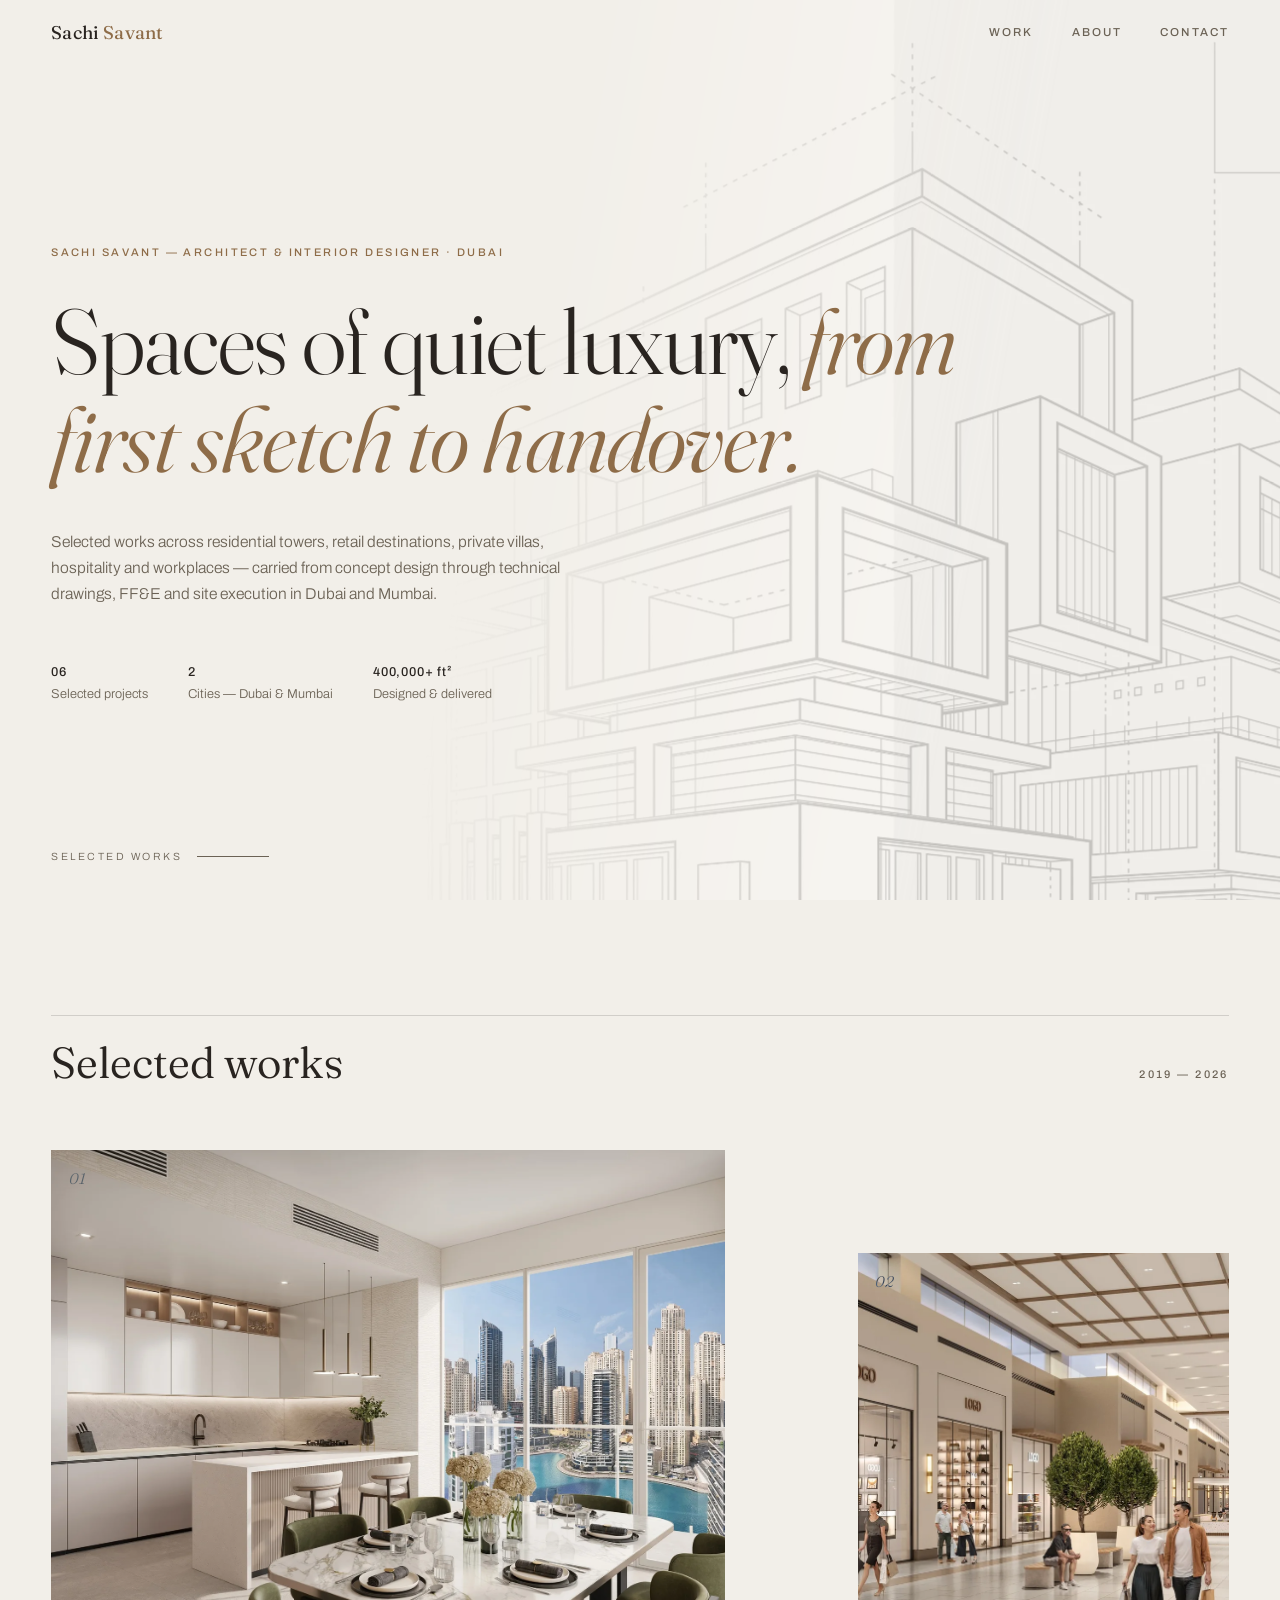
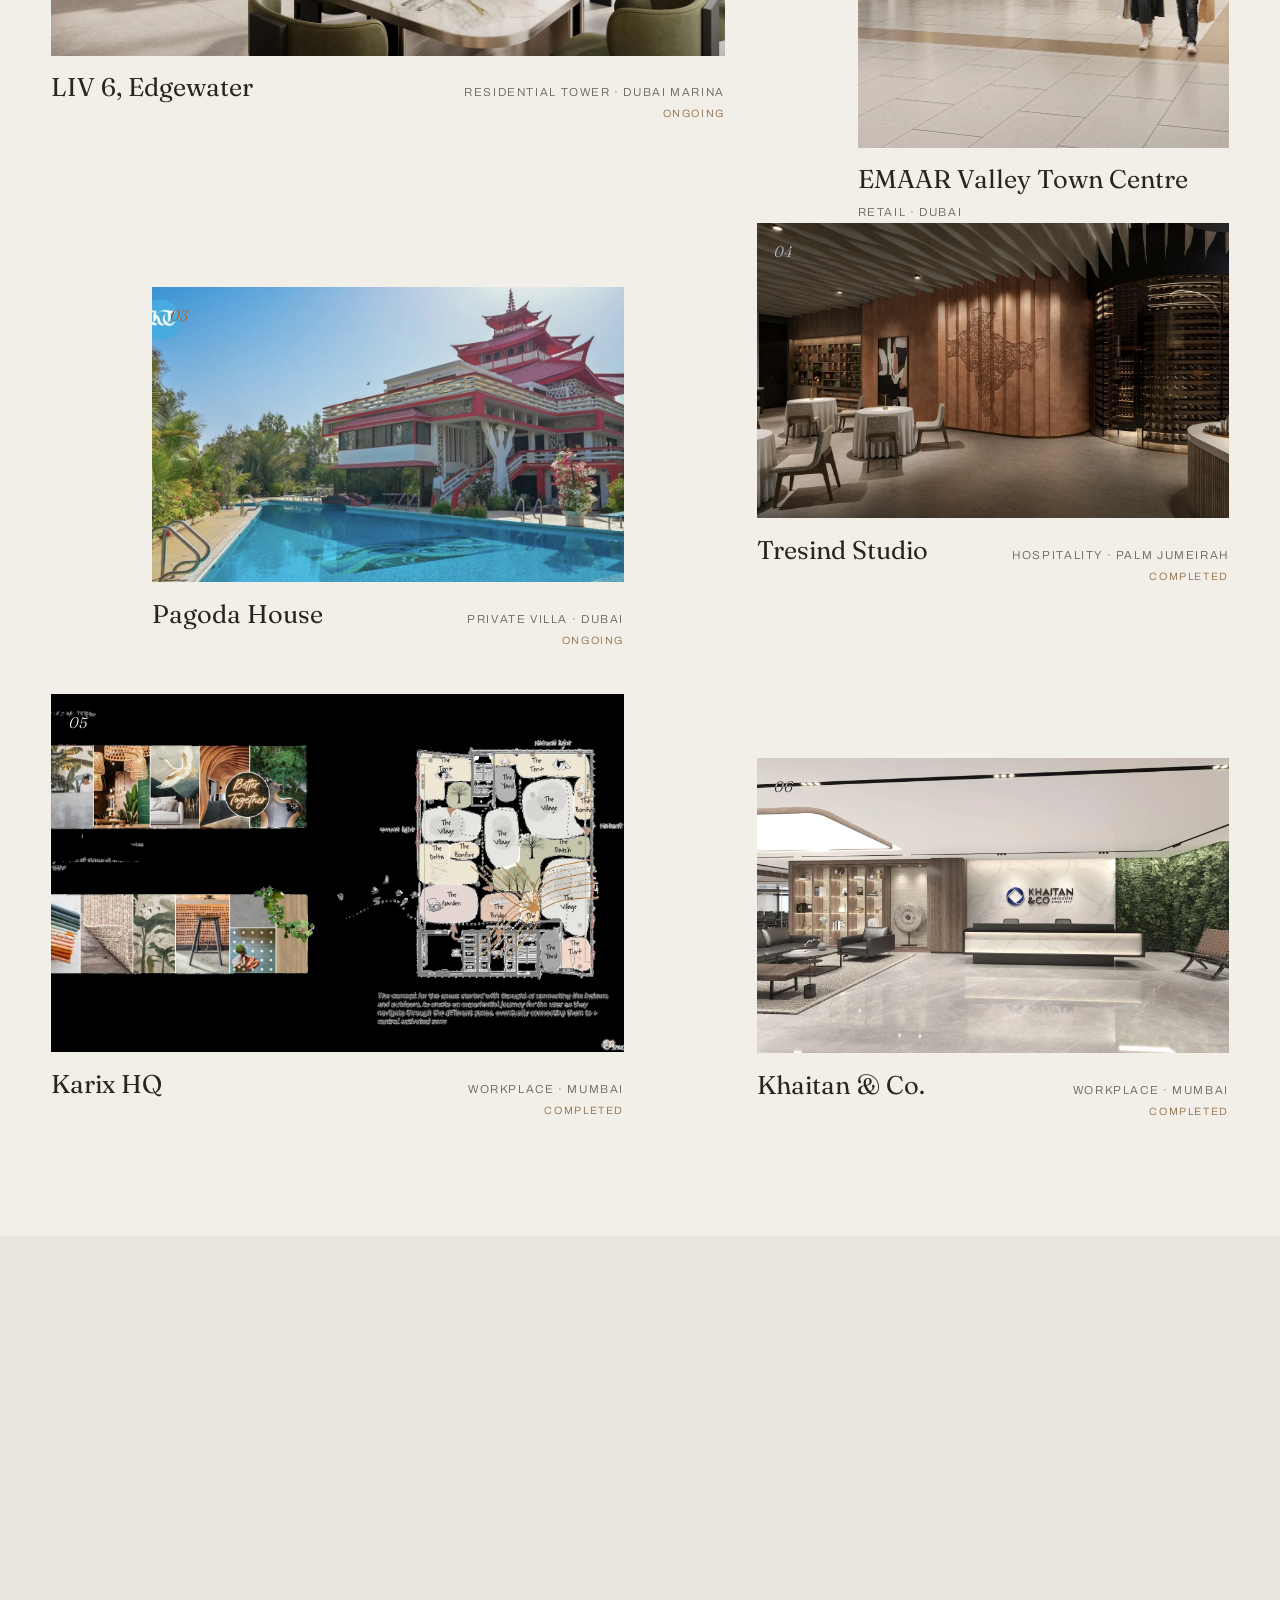
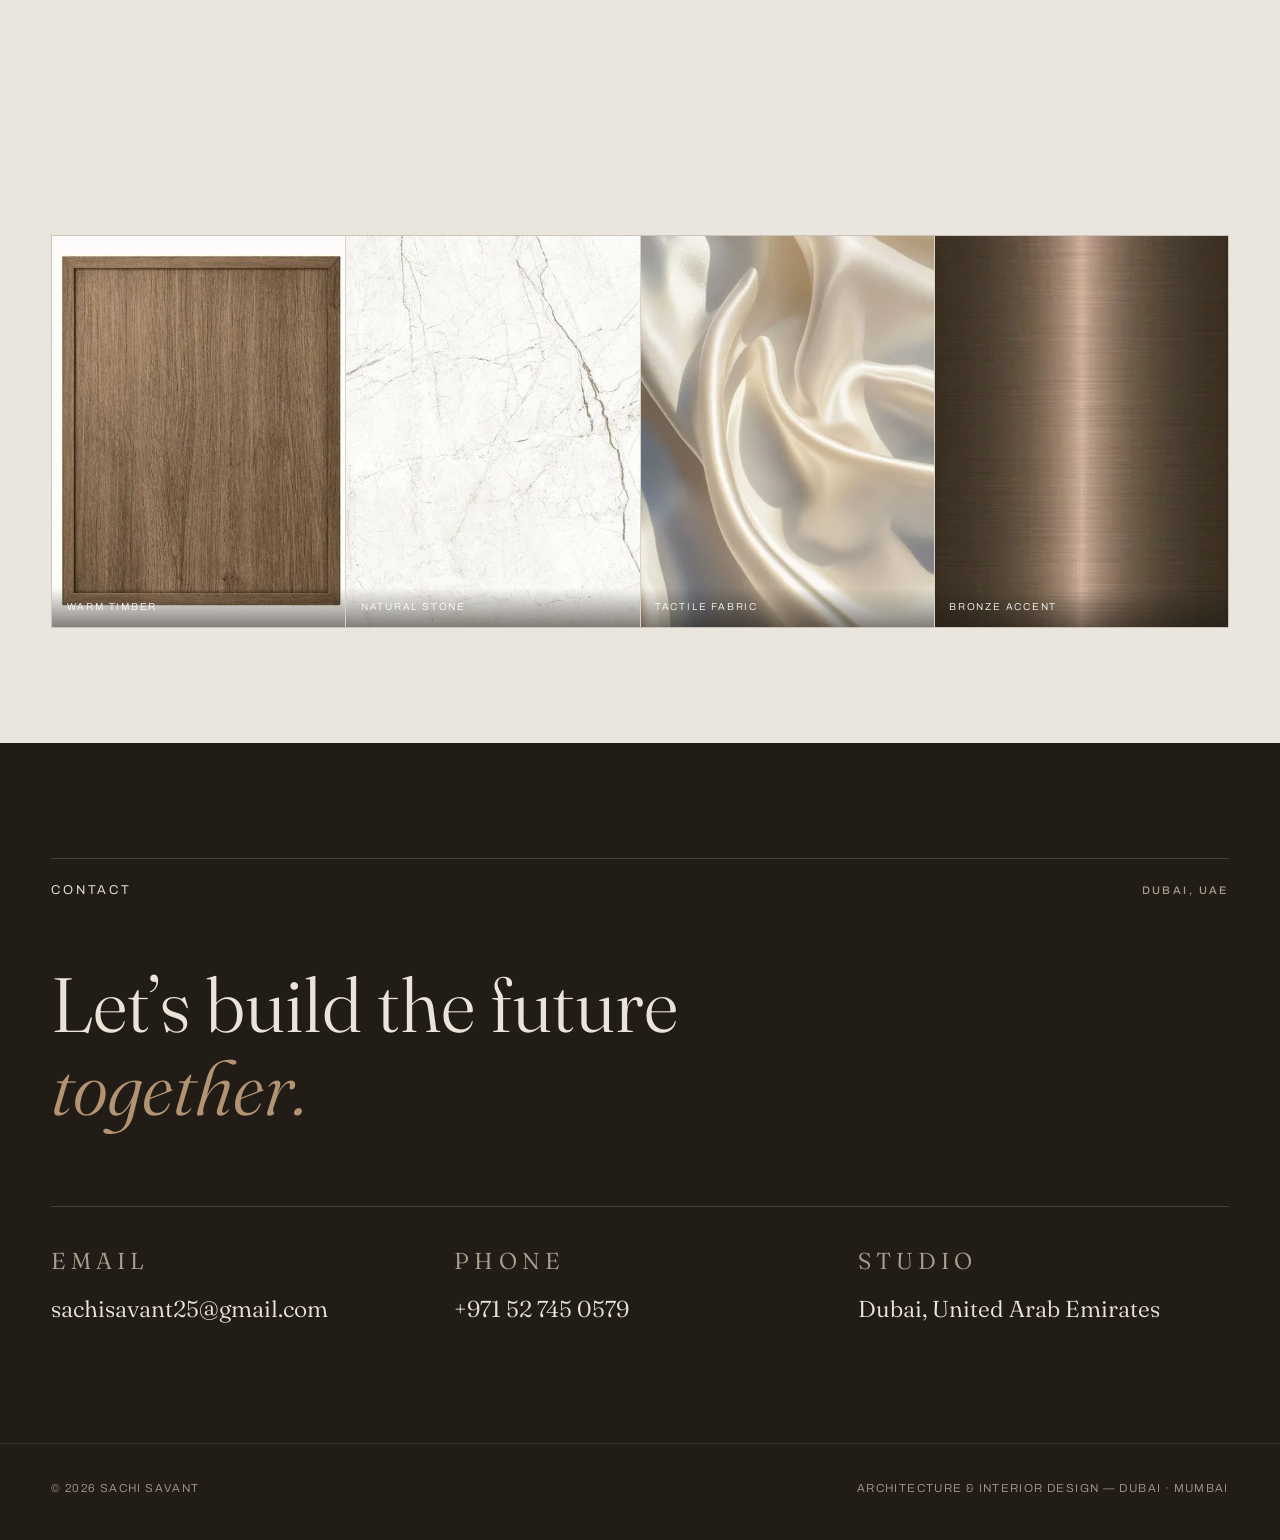
==== site/index.html @ bf560c28 "Portfolio site for Sachi Savant — initial release Static HTML/CSS/JS site live at sachisavant.netlif" ====
<!DOCTYPE html>
<html lang="en">
<head>
  <meta charset="UTF-8">
  <meta name="viewport" content="width=device-width, initial-scale=1.0">
  <title>Sachi Savant — Architect &amp; Interior Designer, Dubai</title>
  <meta name="description" content="Portfolio of Sachi Savant, architect and interior designer based in Dubai. Selected works across residential towers, retail, private villas, hospitality and workplaces in Dubai and Mumbai.">
  <link rel="preconnect" href="https://fonts.googleapis.com">
  <link rel="preconnect" href="https://fonts.gstatic.com" crossorigin>
  <link href="https://fonts.googleapis.com/css2?family=Archivo:wght@300;400;500;600&family=Fraunces:ital,opsz,wght@0,9..144,300..600;1,9..144,300..600&display=swap" rel="stylesheet">
  <link rel="stylesheet" href="assets/css/style.css">
  <link rel="icon" href="data:image/svg+xml,<svg xmlns='http://www.w3.org/2000/svg' viewBox='0 0 100 100'><rect width='100' height='100' fill='%23211c16'/><text x='50' y='68' font-size='52' text-anchor='middle' fill='%23b29372' font-family='Georgia'>S</text></svg>">
</head>
<body>

  <nav class="nav">
    <a class="nav__mark" href="index.html">Sachi <span>Savant</span></a>
    <div class="nav__links">
      <a href="#work">Work</a>
      <a href="#about">About</a>
      <a class="nav__cta" href="#contact">Contact</a>
    </div>
  </nav>

  <header class="hero">
    <img class="hero__art" src="assets/img/shared/cover-lineart.webp" alt="" aria-hidden="true" data-parallax="0.05">
    <div class="hero__inner">
      <span class="label label--bronze reveal">Sachi Savant — Architect &amp; Interior Designer · Dubai</span>
      <h1 class="display hero__title reveal" style="--d:.08s">Spaces of quiet luxury, <em>from first sketch to handover.</em></h1>
      <p class="hero__intro reveal" style="--d:.16s">Selected works across residential towers, retail destinations, private villas, hospitality and workplaces — carried from concept design through technical drawings, FF&amp;E and site execution in Dubai and Mumbai.</p>
      <div class="hero__meta reveal" style="--d:.24s">
        <div><strong>06</strong> Selected projects</div>
        <div><strong>2</strong> Cities — Dubai &amp; Mumbai</div>
        <div><strong>400,000+ ft²</strong> Designed &amp; delivered</div>
      </div>
    </div>
    <span class="hero__scroll">Selected works</span>
  </header>

  <main>
    <section class="section" id="work">
      <div class="section__inner">
        <div class="section-head reveal">
          <h2>Selected works</h2>
          <span class="label">2019 — <span data-year>2026</span></span>
        </div>

        <div class="works">

          <a class="work reveal" href="projects/liv-6-edgewater.html">
            <div class="work__media" style="--ar: 4/3;">
              <span class="work__num">01</span>
              <img src="assets/img/liv-6-edgewater/hero.webp" alt="LIV 6 Edgewater — apartment dining room overlooking Dubai Marina" loading="eager" style="--ar: 4/3;">
            </div>
            <div class="work__body">
              <span class="work__title">LIV 6, Edgewater</span>
              <span class="work__meta">Residential Tower · Dubai Marina<em>Ongoing</em></span>
            </div>
          </a>

          <a class="work reveal" href="projects/emaar-valley-town-centre.html">
            <div class="work__media">
              <span class="work__num">02</span>
              <img src="assets/img/emaar-valley-town-centre/hero.webp" alt="EMAAR Valley Town Centre — retail concourse concept render" loading="lazy" style="--ar: 3/4;">
            </div>
            <div class="work__body">
              <span class="work__title">EMAAR Valley Town&nbsp;Centre</span>
              <span class="work__meta">Retail · Dubai<em>Ongoing</em></span>
            </div>
          </a>

          <a class="work reveal" href="projects/pagoda-house.html">
            <div class="work__media">
              <span class="work__num">03</span>
              <img src="assets/img/pagoda-house/hero.webp" alt="Pagoda House — landmark villa on Al Wasl Road with pool" loading="lazy" style="--ar: 16/10;">
            </div>
            <div class="work__body">
              <span class="work__title">Pagoda House</span>
              <span class="work__meta">Private Villa · Dubai<em>Ongoing</em></span>
            </div>
          </a>

          <a class="work reveal" href="projects/tresind-studio.html">
            <div class="work__media">
              <span class="work__num">04</span>
              <img src="assets/img/tresind-studio/hero.webp" alt="Tresind Studio — restaurant lounge with sculptural chandelier" loading="lazy" style="--ar: 16/10;">
            </div>
            <div class="work__body">
              <span class="work__title">Tresind Studio</span>
              <span class="work__meta">Hospitality · Palm Jumeirah<em>Completed</em></span>
            </div>
          </a>

          <a class="work reveal" href="projects/karix-hq.html">
            <div class="work__media">
              <span class="work__num">05</span>
              <img src="assets/img/karix-hq/hero.webp" alt="Karix HQ — workplace with sculptural timber tree and woven pendants" loading="lazy" style="--ar: 16/10;">
            </div>
            <div class="work__body">
              <span class="work__title">Karix HQ</span>
              <span class="work__meta">Workplace · Mumbai<em>Completed</em></span>
            </div>
          </a>

          <a class="work reveal" href="projects/khaitan-and-co.html">
            <div class="work__media">
              <span class="work__num">06</span>
              <img src="assets/img/khaitan-and-co/hero.webp" alt="Khaitan & Co — law firm reception with marble and living green wall" loading="lazy" style="--ar: 16/10;">
            </div>
            <div class="work__body">
              <span class="work__title">Khaitan &amp; Co.</span>
              <span class="work__meta">Workplace · Mumbai<em>Completed</em></span>
            </div>
          </a>

        </div>
      </div>
    </section>

    <section class="section philosophy" id="about">
      <div class="section__inner">
        <div class="section-head reveal">
          <h2>Philosophy</h2>
          <span class="label">Approach</span>
        </div>
        <div class="philosophy__grid">
          <p class="philosophy__quote reveal">A quiet luxury rooted in openness, natural light and refined simplicity — <em>soft stone, warm timber and muted palettes,</em> composed to feel timeless rather than fashionable.</p>
          <div class="philosophy__text reveal" style="--d:.12s">
            <p>Every project is carried end to end: concept design, 3D visualisation, technical drawings and specifications, FF&amp;E selection, and weekly presence on site until handover.</p>
            <p>Whether a 273-apartment tower, a heritage villa or a three-Michelin-star dining room, the intent stays the same — materials chosen for how they age, plans that maximise light and openness, and details that hold their calm in daily use.</p>
          </div>
        </div>
        <div class="materials-strip" data-stagger>
          <figure class="reveal"><img src="assets/img/emaar-valley-town-centre/mat-wood.webp" alt="Walnut timber panel" loading="lazy"><figcaption>Warm timber</figcaption></figure>
          <figure class="reveal"><img src="assets/img/emaar-valley-town-centre/mat-slab.webp" alt="Veined marble slab" loading="lazy"><figcaption>Natural stone</figcaption></figure>
          <figure class="reveal"><img src="assets/img/emaar-valley-town-centre/tex-silk.webp" alt="Soft ivory silk drape" loading="lazy"><figcaption>Tactile fabric</figcaption></figure>
          <figure class="reveal"><img src="assets/img/emaar-valley-town-centre/mat-bronze.webp" alt="Brushed bronze metal" loading="lazy"><figcaption>Bronze accent</figcaption></figure>
        </div>
      </div>
    </section>

    <section class="section contact" id="contact">
      <div class="section__inner">
        <div class="section-head reveal">
          <h2 class="label" style="font-family:var(--sans);font-size:0.8rem">Contact</h2>
          <span class="label">Dubai, UAE</span>
        </div>
        <h2 class="contact__title reveal">Let’s build the future <em>together.</em></h2>
        <div class="contact__grid" data-stagger>
          <div class="contact__item reveal">
            <span class="label">Email</span>
            <a href="mailto:sachisavant25@gmail.com">sachisavant25@gmail.com</a>
          </div>
          <div class="contact__item reveal">
            <span class="label">Phone</span>
            <a href="tel:+971527450579">+971 52 745 0579</a>
          </div>
          <div class="contact__item reveal">
            <span class="label">Studio</span>
            <span>Dubai, United Arab Emirates</span>
          </div>
        </div>
      </div>
    </section>
  </main>

  <footer class="footer">
    <span>© <span data-year>2026</span> Sachi Savant</span>
    <span>Architecture &amp; Interior Design — Dubai · Mumbai</span>
  </footer>

  <script src="assets/js/main.js"></script>
</body>
</html>
---- site/assets/css/style.css ----
/* ————————————————————————————————————————————
   Sachi Savant — Portfolio
   Warm neutrals · stone · timber · quiet luxury
——————————————————————————————————————————————— */

:root {
  --bone: #f2efe9;
  --bone-2: #eae6dd;
  --bone-3: #e2dccf;
  --ink: #292420;
  --ink-2: #6b6255;
  --bronze: #8e6c48;
  --bronze-soft: #b29372;
  --line: rgba(41, 36, 32, 0.16);
  --line-soft: rgba(41, 36, 32, 0.09);
  --dark: #211c16;
  --dark-2: #2b251d;
  --on-dark: #e9e3d8;
  --on-dark-2: #a99e8d;
  --serif: "Fraunces", "Georgia", serif;
  --sans: "Archivo", "Helvetica Neue", sans-serif;
  --pad: clamp(1.25rem, 4vw, 4rem);
  --maxw: 90rem;
}

* { margin: 0; padding: 0; box-sizing: border-box; }

html {
  scroll-behavior: smooth;
  -webkit-text-size-adjust: 100%;
}

body {
  background: var(--bone);
  color: var(--ink);
  font-family: var(--sans);
  font-weight: 300;
  font-size: 1rem;
  line-height: 1.65;
  -webkit-font-smoothing: antialiased;
  overflow-x: hidden;
}

img { display: block; max-width: 100%; height: auto; }
a { color: inherit; text-decoration: none; }
ul { list-style: none; }
::selection { background: var(--bronze); color: var(--bone); }

/* ——— typography helpers ——— */

.label {
  font-family: var(--sans);
  font-size: 0.6875rem;
  font-weight: 500;
  letter-spacing: 0.22em;
  text-transform: uppercase;
  color: var(--ink-2);
}

.label--bronze { color: var(--bronze); }

.display {
  font-family: var(--serif);
  font-weight: 320;
  font-variation-settings: "opsz" 100;
  line-height: 1.06;
  letter-spacing: -0.01em;
}

.display em {
  font-style: italic;
  font-weight: 340;
  color: var(--bronze);
}

/* ——— page fade ——— */

body { opacity: 0; transition: opacity 0.55s ease; }
body.is-loaded { opacity: 1; }

/* ——— nav ——— */

.nav {
  position: fixed;
  inset: 0 0 auto 0;
  z-index: 90;
  display: flex;
  align-items: center;
  justify-content: space-between;
  padding: 1.1rem var(--pad);
  transition: background 0.4s ease, box-shadow 0.4s ease, padding 0.4s ease;
}

.nav.is-scrolled {
  background: color-mix(in srgb, var(--bone) 88%, transparent);
  backdrop-filter: blur(14px);
  -webkit-backdrop-filter: blur(14px);
  box-shadow: 0 1px 0 var(--line-soft);
  padding-block: 0.8rem;
}

.nav__mark {
  font-family: var(--serif);
  font-size: 1.15rem;
  font-weight: 420;
  letter-spacing: 0.01em;
}

.nav__mark span { color: var(--bronze); }

.nav__links {
  display: flex;
  gap: clamp(1.25rem, 3vw, 2.75rem);
  align-items: center;
}

.nav__links a {
  font-size: 0.72rem;
  font-weight: 500;
  letter-spacing: 0.18em;
  text-transform: uppercase;
  color: var(--ink-2);
  position: relative;
  padding-block: 0.25rem;
  transition: color 0.25s ease;
}

.nav__links a::after {
  content: "";
  position: absolute;
  left: 0;
  bottom: 0;
  width: 100%;
  height: 1px;
  background: var(--bronze);
  transform: scaleX(0);
  transform-origin: right;
  transition: transform 0.35s cubic-bezier(0.65, 0, 0.35, 1);
}

.nav__links a:hover { color: var(--ink); }
.nav__links a:hover::after { transform: scaleX(1); transform-origin: left; }

/* dark nav variant on dark hero */
.nav--overlay:not(.is-scrolled) { color: var(--ink); }

/* ——— hero (index) ——— */

.hero {
  position: relative;
  min-height: 100svh;
  display: flex;
  flex-direction: column;
  justify-content: center;
  padding: 8rem var(--pad) 5rem;
  overflow: hidden;
}

.hero__art {
  position: absolute;
  top: 0;
  right: -6%;
  height: 115%;
  width: min(72vw, 68rem);
  object-fit: cover;
  object-position: left center;
  opacity: 0.38;
  -webkit-mask-image: linear-gradient(100deg, transparent 12%, #000 58%);
  mask-image: linear-gradient(100deg, transparent 12%, #000 58%);
  pointer-events: none;
  will-change: transform;
}

.hero__inner { position: relative; max-width: var(--maxw); width: 100%; margin-inline: auto; }

.hero .label { display: block; margin-bottom: 2rem; }

.hero__title {
  font-size: clamp(2.6rem, 7.2vw, 6.4rem);
  max-width: 18ch;
}

.hero__intro {
  margin-top: 2.5rem;
  max-width: 34rem;
  font-size: clamp(0.98rem, 1.2vw, 1.08rem);
  color: var(--ink-2);
}

.hero__meta {
  display: flex;
  gap: 2.5rem;
  margin-top: 3.5rem;
  flex-wrap: wrap;
}

.hero__meta div { font-size: 0.8rem; color: var(--ink-2); }
.hero__meta strong { display: block; font-weight: 500; color: var(--ink); font-size: 0.8rem; letter-spacing: 0.06em; }

.hero__scroll {
  position: absolute;
  bottom: 2.2rem;
  left: var(--pad);
  display: flex;
  align-items: center;
  gap: 0.9rem;
  font-size: 0.65rem;
  letter-spacing: 0.24em;
  text-transform: uppercase;
  color: var(--ink-2);
}

.hero__scroll::after {
  content: "";
  width: 4.5rem;
  height: 1px;
  background: var(--ink-2);
  animation: scrollhint 2.6s ease-in-out infinite;
  transform-origin: left;
}

@keyframes scrollhint {
  0%, 100% { transform: scaleX(0.35); opacity: 0.4; }
  50% { transform: scaleX(1); opacity: 1; }
}

/* ——— sections ——— */

.section {
  padding: clamp(4.5rem, 9vw, 8.5rem) var(--pad);
}

.section__inner { max-width: var(--maxw); margin-inline: auto; }

.section-head {
  display: flex;
  align-items: baseline;
  justify-content: space-between;
  gap: 2rem;
  margin-bottom: clamp(2.5rem, 5vw, 4.5rem);
  border-top: 1px solid var(--line);
  padding-top: 1.4rem;
}

.section-head h2 {
  font-family: var(--serif);
  font-weight: 350;
  font-size: clamp(1.9rem, 3.4vw, 3rem);
  line-height: 1.1;
}

.section-head .label { white-space: nowrap; }

/* ——— works grid ——— */

.works {
  display: grid;
  grid-template-columns: repeat(12, 1fr);
  gap: clamp(1.5rem, 3.5vw, 3.5rem) clamp(1.25rem, 2.5vw, 2.5rem);
}

.work {
  position: relative;
  display: block;
}

.work:nth-child(6n + 1) { grid-column: 1 / span 7; }
.work:nth-child(6n + 2) { grid-column: 9 / span 4; margin-top: clamp(3rem, 8vw, 7rem); }
.work:nth-child(6n + 3) { grid-column: 2 / span 5; }
.work:nth-child(6n + 4) { grid-column: 8 / span 5; margin-top: clamp(-4rem, -6vw, -2rem); }
.work:nth-child(6n + 5) { grid-column: 1 / span 6; }
.work:nth-child(6n + 6) { grid-column: 8 / span 5; margin-top: clamp(2rem, 5vw, 4.5rem); }

.work__media {
  position: relative;
  overflow: hidden;
  background: var(--bone-2);
}

.work__media img {
  width: 100%;
  aspect-ratio: var(--ar, 4 / 3);
  object-fit: cover;
  transform: scale(1.015);
  transition: transform 1s cubic-bezier(0.22, 1, 0.36, 1);
}

.work:hover .work__media img { transform: scale(1.055); }

.work__num {
  position: absolute;
  top: 1rem;
  left: 1.1rem;
  font-family: var(--serif);
  font-style: italic;
  font-size: 0.95rem;
  color: #fff;
  mix-blend-mode: difference;
  z-index: 2;
}

.work__body {
  display: flex;
  justify-content: space-between;
  align-items: baseline;
  gap: 0.5rem 1.5rem;
  flex-wrap: wrap;
  margin-top: 1.1rem;
}

.work__title {
  font-family: var(--serif);
  font-weight: 380;
  font-size: clamp(1.25rem, 2vw, 1.65rem);
  line-height: 1.15;
  position: relative;
  display: inline-block;
}

.work__title::after {
  content: "";
  position: absolute;
  left: 0;
  bottom: -3px;
  width: 100%;
  height: 1px;
  background: var(--bronze);
  transform: scaleX(0);
  transform-origin: right;
  transition: transform 0.4s cubic-bezier(0.65, 0, 0.35, 1);
}

.work:hover .work__title::after { transform: scaleX(1); transform-origin: left; }

.work__meta {
  font-size: 0.72rem;
  letter-spacing: 0.14em;
  text-transform: uppercase;
  color: var(--ink-2);
  text-align: right;
  white-space: nowrap;
}

.work__meta em {
  display: block;
  font-style: normal;
  color: var(--bronze);
  margin-top: 0.2rem;
  font-size: 0.66rem;
}

/* ——— philosophy ——— */

.philosophy { background: var(--bone-2); }

.philosophy__grid {
  display: grid;
  grid-template-columns: minmax(0, 7fr) minmax(0, 4fr);
  gap: clamp(2.5rem, 6vw, 6rem);
  align-items: start;
}

.philosophy__quote {
  font-family: var(--serif);
  font-weight: 330;
  font-size: clamp(1.7rem, 3.4vw, 2.9rem);
  line-height: 1.25;
}

.philosophy__quote em { font-style: italic; color: var(--bronze); }

.philosophy__text { color: var(--ink-2); font-size: 0.98rem; }
.philosophy__text p + p { margin-top: 1.1rem; }

.materials-strip {
  display: grid;
  grid-template-columns: repeat(4, 1fr);
  gap: 1px;
  background: var(--line-soft);
  border: 1px solid var(--line-soft);
  margin-top: clamp(3rem, 6vw, 5rem);
}

.materials-strip figure { position: relative; background: var(--bone); }

.materials-strip img {
  width: 100%;
  aspect-ratio: 3 / 4;
  object-fit: cover;
}

.materials-strip figcaption {
  position: absolute;
  inset: auto 0 0 0;
  padding: 0.7rem 0.9rem;
  font-size: 0.62rem;
  letter-spacing: 0.18em;
  text-transform: uppercase;
  color: #fff;
  background: linear-gradient(transparent, rgba(30, 25, 18, 0.55));
}

/* ——— contact / footer ——— */

.contact {
  background: var(--dark);
  color: var(--on-dark);
}

.contact .section-head { border-top-color: rgba(233, 227, 216, 0.18); }
.contact .section-head h2 { color: var(--on-dark); }
.contact .label { color: var(--on-dark-2); }

.contact__title {
  font-family: var(--serif);
  font-weight: 320;
  font-size: clamp(2.4rem, 6vw, 5rem);
  line-height: 1.08;
  max-width: 16ch;
}

.contact__title em { font-style: italic; color: var(--bronze-soft); }

.contact__grid {
  display: grid;
  grid-template-columns: repeat(auto-fit, minmax(14rem, 1fr));
  gap: 2rem;
  margin-top: clamp(3rem, 6vw, 5rem);
  padding-top: 2.2rem;
  border-top: 1px solid rgba(233, 227, 216, 0.18);
}

.contact__item .label { display: block; margin-bottom: 0.6rem; }

.contact__item a,
.contact__item span {
  font-family: var(--serif);
  font-size: clamp(1.1rem, 1.8vw, 1.45rem);
  font-weight: 340;
  color: var(--on-dark);
  transition: color 0.25s ease;
}

.contact__item a:hover { color: var(--bronze-soft); }

.footer {
  background: var(--dark);
  color: var(--on-dark-2);
  padding: 2.2rem var(--pad) 2.6rem;
  display: flex;
  justify-content: space-between;
  gap: 1rem;
  flex-wrap: wrap;
  font-size: 0.72rem;
  letter-spacing: 0.12em;
  text-transform: uppercase;
  border-top: 1px solid rgba(233, 227, 216, 0.1);
}

/* ————————————————————————————————
   project pages
———————————————————————————————— */

.p-head {
  padding: 9rem var(--pad) 3rem;
}

.p-head__inner { max-width: var(--maxw); margin-inline: auto; }

.p-head__top {
  display: flex;
  justify-content: space-between;
  align-items: baseline;
  gap: 1.5rem;
  margin-bottom: clamp(2rem, 4vw, 3.5rem);
}

.backlink {
  font-size: 0.72rem;
  font-weight: 500;
  letter-spacing: 0.18em;
  text-transform: uppercase;
  color: var(--ink-2);
  display: inline-flex;
  align-items: center;
  gap: 0.6rem;
  transition: color 0.25s ease;
}

.backlink::before {
  content: "";
  width: 2rem;
  height: 1px;
  background: currentColor;
  transition: width 0.3s ease;
}

.backlink:hover { color: var(--bronze); }
.backlink:hover::before { width: 2.8rem; }

.p-head__num {
  font-family: var(--serif);
  font-style: italic;
  font-size: 1rem;
  color: var(--bronze);
}

.p-head h1 {
  font-family: var(--serif);
  font-weight: 330;
  font-size: clamp(2.6rem, 6.5vw, 5.6rem);
  line-height: 1.04;
  letter-spacing: -0.01em;
  max-width: 20ch;
}

.p-head__sub {
  margin-top: 1.4rem;
  font-size: 0.78rem;
  letter-spacing: 0.2em;
  text-transform: uppercase;
  color: var(--ink-2);
}

.p-hero {
  padding: 0 var(--pad);
  max-width: var(--maxw);
  margin-inline: auto;
}

.p-hero__media {
  overflow: hidden;
  background: var(--bone-2);
}

.p-hero__media img {
  width: 100%;
  aspect-ratio: 16 / 9;
  object-fit: cover;
  will-change: transform;
}

.facts {
  max-width: var(--maxw);
  margin: 0 auto;
  padding: 2rem var(--pad) 0;
}

.facts__grid {
  display: grid;
  grid-template-columns: repeat(auto-fit, minmax(11rem, 1fr));
  gap: 1.5rem 2rem;
  padding: 1.6rem 0 2rem;
  border-bottom: 1px solid var(--line);
}

.facts__item .label { display: block; margin-bottom: 0.45rem; font-size: 0.62rem; }
.facts__item p { font-size: 0.95rem; font-weight: 400; }

/* narrative blocks */

.p-section { padding: clamp(3.5rem, 7vw, 6.5rem) var(--pad); }
.p-section__inner { max-width: var(--maxw); margin-inline: auto; }

.p-section--tint { background: var(--bone-2); }

.narrative {
  display: grid;
  grid-template-columns: minmax(0, 4fr) minmax(0, 7fr);
  gap: clamp(2rem, 5vw, 5.5rem);
  align-items: start;
}

.narrative__label { position: sticky; top: 6.5rem; }
.narrative__label .label { display: block; margin-bottom: 0.8rem; }

.narrative__label h2 {
  font-family: var(--serif);
  font-weight: 350;
  font-size: clamp(1.7rem, 3vw, 2.5rem);
  line-height: 1.12;
}

.narrative__body { font-size: clamp(0.98rem, 1.15vw, 1.08rem); color: var(--ink-2); }
.narrative__body > p + p { margin-top: 1.2rem; }
.narrative__body strong { color: var(--ink); font-weight: 500; }

.narrative__body .lede {
  font-family: var(--serif);
  font-weight: 340;
  font-size: clamp(1.3rem, 2.1vw, 1.7rem);
  line-height: 1.4;
  color: var(--ink);
  margin-bottom: 1.6rem;
}

.checklist { margin-top: 1.6rem; display: grid; gap: 0.55rem; }

.checklist li {
  position: relative;
  padding-left: 1.6rem;
  font-size: 0.95rem;
}

.checklist li::before {
  content: "";
  position: absolute;
  left: 0;
  top: 0.72em;
  width: 0.85rem;
  height: 1px;
  background: var(--bronze);
}

.cols-2 { columns: 2; column-gap: 2.5rem; }
@media (max-width: 40rem) { .cols-2 { columns: 1; } }

/* galleries */

.gallery {
  display: grid;
  grid-template-columns: repeat(12, 1fr);
  gap: clamp(1rem, 2.2vw, 2rem);
}

.gallery figure { position: relative; grid-column: span 6; cursor: zoom-in; }

.gallery figure.g-4 { grid-column: span 4; }
.gallery figure.g-5 { grid-column: span 5; }
.gallery figure.g-7 { grid-column: span 7; }
.gallery figure.g-8 { grid-column: span 8; }
.gallery figure.g-12 { grid-column: span 12; }

.gallery .g-media { overflow: hidden; background: var(--bone-2); }

.gallery img {
  width: 100%;
  aspect-ratio: var(--ar, 4 / 3);
  object-fit: cover;
  transition: transform 0.9s cubic-bezier(0.22, 1, 0.36, 1);
}

.gallery figure:hover img { transform: scale(1.035); }

.gallery figcaption {
  margin-top: 0.65rem;
  font-size: 0.68rem;
  letter-spacing: 0.16em;
  text-transform: uppercase;
  color: var(--ink-2);
}

.gallery--drawings img {
  object-fit: contain;
  background: #fbfaf7;
  padding: clamp(0.75rem, 2vw, 1.75rem);
}

.gallery--drawings .g-media { background: #fbfaf7; border: 1px solid var(--line-soft); }

/* pull quote */

.pullquote {
  max-width: 52rem;
  margin-inline: auto;
  text-align: center;
  font-family: var(--serif);
  font-weight: 330;
  font-size: clamp(1.6rem, 3.2vw, 2.7rem);
  line-height: 1.3;
}

.pullquote em { font-style: italic; color: var(--bronze); }

.pullquote .label { display: block; margin-top: 2rem; }

/* before / after slider */

.ba {
  position: relative;
  overflow: hidden;
  user-select: none;
  touch-action: none;
  background: var(--bone-3);
}

.ba img {
  width: 100%;
  aspect-ratio: 16 / 9.5;
  object-fit: cover;
  pointer-events: none;
}

.ba__after {
  position: absolute;
  inset: 0;
  clip-path: inset(0 0 0 var(--cut, 50%));
}

.ba__after img { height: 100%; }

.ba__handle {
  position: absolute;
  top: 0;
  bottom: 0;
  left: var(--cut, 50%);
  width: 1px;
  background: #fff;
  box-shadow: 0 0 0 0.5px rgba(0, 0, 0, 0.25);
}

.ba__handle::after {
  content: "⟨ ⟩";
  position: absolute;
  top: 50%;
  left: 50%;
  transform: translate(-50%, -50%);
  background: var(--bone);
  color: var(--ink);
  border-radius: 999px;
  width: 2.7rem;
  height: 2.7rem;
  display: grid;
  place-items: center;
  font-size: 0.72rem;
  letter-spacing: 0.08em;
  box-shadow: 0 4px 18px rgba(30, 25, 18, 0.28);
}

.ba__tag {
  position: absolute;
  bottom: 1rem;
  font-size: 0.62rem;
  letter-spacing: 0.2em;
  text-transform: uppercase;
  color: #fff;
  background: rgba(30, 25, 18, 0.55);
  padding: 0.35rem 0.75rem;
  backdrop-filter: blur(4px);
}

.ba__tag--before { left: 1rem; }
.ba__tag--after { right: 1rem; }

.ba-caption {
  margin-top: 0.8rem;
  font-size: 0.68rem;
  letter-spacing: 0.16em;
  text-transform: uppercase;
  color: var(--ink-2);
}

/* FF&E board */

.ffe-board {
  border: 1px solid var(--line-soft);
  background: #fbfaf7;
  padding: clamp(1.5rem, 4vw, 3.5rem);
  display: grid;
  gap: clamp(2.5rem, 5vw, 4rem);
}

.ffe-room__title {
  font-family: var(--serif);
  font-style: italic;
  font-weight: 360;
  font-size: 1.25rem;
  color: var(--bronze);
  margin-bottom: 1.4rem;
  display: flex;
  align-items: center;
  gap: 1.2rem;
}

.ffe-room__title::after { content: ""; flex: 1; height: 1px; background: var(--line-soft); }

.ffe-items {
  display: flex;
  flex-wrap: wrap;
  gap: clamp(1.25rem, 3vw, 2.75rem);
  align-items: flex-end;
}

.ffe-item { text-align: center; }

.ffe-item img {
  height: clamp(5.5rem, 12vw, 9.5rem);
  width: auto;
  max-width: clamp(8rem, 18vw, 14rem);
  object-fit: contain;
  margin-inline: auto;
  filter: drop-shadow(0 10px 14px rgba(30, 25, 18, 0.1));
  transition: transform 0.5s cubic-bezier(0.22, 1, 0.36, 1);
}

.ffe-item:hover img { transform: translateY(-4px); }

.ffe-item figcaption {
  margin-top: 0.7rem;
  font-size: 0.6rem;
  letter-spacing: 0.18em;
  text-transform: uppercase;
  color: var(--ink-2);
}

/* material board (EMAAR) */

.mat-board {
  display: grid;
  grid-template-columns: repeat(12, 1fr);
  grid-auto-rows: clamp(4.5rem, 10vw, 8.5rem);
  gap: clamp(0.6rem, 1.4vw, 1.1rem);
}

.mat-board figure { position: relative; overflow: hidden; }

.mat-board img { width: 100%; height: 100%; object-fit: cover; transition: transform 0.8s ease; }
.mat-board figure:hover img { transform: scale(1.05); }

.mat-board figcaption {
  position: absolute;
  inset: auto 0 0 0;
  padding: 0.55rem 0.75rem;
  font-size: 0.58rem;
  letter-spacing: 0.18em;
  text-transform: uppercase;
  color: #fff;
  background: linear-gradient(transparent, rgba(30, 25, 18, 0.6));
}

.mat-1 { grid-column: 1 / span 4; grid-row: span 3; }
.mat-2 { grid-column: 5 / span 3; grid-row: span 2; }
.mat-3 { grid-column: 8 / span 2; grid-row: span 2; }
.mat-4 { grid-column: 10 / span 3; grid-row: span 3; }
.mat-5 { grid-column: 5 / span 2; grid-row: span 1; }
.mat-6 { grid-column: 7 / span 3; grid-row: span 1; }

/* pantone palette */

.palette {
  display: grid;
  grid-template-columns: repeat(auto-fit, minmax(11rem, 1fr));
  gap: clamp(1rem, 2vw, 1.75rem);
}

.chip {
  position: relative;
  overflow: hidden;
  aspect-ratio: 3 / 4.4;
  background: var(--bone-2);
}

.chip img { position: absolute; inset: 0; width: 100%; height: 100%; object-fit: cover; }

.chip__card {
  position: absolute;
  inset: 12% 16% auto;
  aspect-ratio: 1 / 1.05;
  background: var(--swatch);
  box-shadow: 0 10px 26px rgba(30, 25, 18, 0.22);
  border: 4px solid #fff;
  border-bottom-width: 2.6rem;
}

.chip__name {
  position: absolute;
  left: 16%;
  right: 16%;
  bottom: 8%;
  background: #fff;
  padding: 0.7rem 0.8rem;
  font-size: 0.6rem;
  letter-spacing: 0.14em;
  text-transform: uppercase;
  color: var(--ink);
  box-shadow: 0 8px 20px rgba(30, 25, 18, 0.14);
}

.chip__name strong { display: block; font-weight: 600; letter-spacing: 0.06em; font-size: 0.72rem; margin-bottom: 0.15rem; }

/* featured links */

.press {
  display: grid;
  gap: 1px;
  background: var(--line-soft);
  border-block: 1px solid var(--line-soft);
}

.press a {
  background: var(--bone);
  padding: 1.3rem 0.5rem;
  display: flex;
  justify-content: space-between;
  align-items: baseline;
  gap: 1.5rem;
  transition: padding-left 0.3s ease, color 0.3s ease;
}

.press a:hover { padding-left: 1.2rem; color: var(--bronze); }

.press .press__title { font-family: var(--serif); font-size: clamp(1.05rem, 1.8vw, 1.35rem); font-weight: 360; }
.press .press__src { font-size: 0.68rem; letter-spacing: 0.18em; text-transform: uppercase; color: var(--ink-2); white-space: nowrap; }

/* zones (pagoda) */

.zones {
  display: grid;
  grid-template-columns: repeat(auto-fit, minmax(14rem, 1fr));
  gap: 2rem;
}

.zone { border-top: 1px solid var(--line); padding-top: 1.2rem; }

.zone__num { font-family: var(--serif); font-style: italic; color: var(--bronze); font-size: 1rem; }

.zone h3 {
  font-family: var(--serif);
  font-weight: 380;
  font-size: 1.3rem;
  margin: 0.5rem 0 0.8rem;
}

.zone ul { display: grid; gap: 0.4rem; }

.zone li {
  position: relative;
  padding-left: 1.4rem;
  font-size: 0.9rem;
  color: var(--ink-2);
}

.zone li::before {
  content: "";
  position: absolute;
  left: 0;
  top: 0.7em;
  width: 0.7rem;
  height: 1px;
  background: var(--bronze);
}

/* prev / next */

.pn {
  display: grid;
  grid-template-columns: 1fr 1fr;
  gap: 1px;
  background: rgba(233, 227, 216, 0.14);
  border-top: 1px solid rgba(233, 227, 216, 0.14);
}

.pn a {
  background: var(--dark);
  color: var(--on-dark);
  padding: clamp(2.2rem, 5vw, 3.8rem) var(--pad);
  display: flex;
  flex-direction: column;
  gap: 0.7rem;
  transition: background 0.35s ease;
}

.pn a:hover { background: var(--dark-2); }

.pn .label { color: var(--on-dark-2); }

.pn__title {
  font-family: var(--serif);
  font-weight: 340;
  font-size: clamp(1.4rem, 2.6vw, 2.1rem);
}

.pn a:last-child { text-align: right; align-items: flex-end; }

/* lightbox */

.lightbox {
  position: fixed;
  inset: 0;
  z-index: 200;
  background: rgba(24, 20, 15, 0.93);
  display: grid;
  place-items: center;
  padding: clamp(1rem, 4vw, 3.5rem);
  opacity: 0;
  pointer-events: none;
  transition: opacity 0.35s ease;
}

.lightbox.is-open { opacity: 1; pointer-events: auto; }

.lightbox img {
  max-width: 100%;
  max-height: 88vh;
  width: auto;
  height: auto;
  object-fit: contain;
  box-shadow: 0 30px 80px rgba(0, 0, 0, 0.5);
}

.lightbox__caption {
  position: absolute;
  bottom: 1.4rem;
  left: 50%;
  transform: translateX(-50%);
  color: var(--on-dark-2);
  font-size: 0.68rem;
  letter-spacing: 0.18em;
  text-transform: uppercase;
}

.lightbox__close {
  position: absolute;
  top: 1.2rem;
  right: 1.6rem;
  background: none;
  border: none;
  color: var(--on-dark);
  font-size: 1.6rem;
  cursor: pointer;
  font-family: var(--sans);
  font-weight: 300;
}

/* reveal animation */

.reveal {
  opacity: 0;
  transform: translateY(2rem);
  transition: opacity 0.9s cubic-bezier(0.22, 1, 0.36, 1), transform 0.9s cubic-bezier(0.22, 1, 0.36, 1);
  transition-delay: var(--d, 0s);
}

.reveal.is-in { opacity: 1; transform: none; }

@media (prefers-reduced-motion: reduce) {
  .reveal { opacity: 1; transform: none; transition: none; }
  .hero__scroll::after { animation: none; }
  html { scroll-behavior: auto; }
}

/* ——— responsive ——— */

@media (max-width: 64rem) {
  .work:nth-child(n) { grid-column: span 6; margin-top: 0; }
  .philosophy__grid { grid-template-columns: 1fr; }
  .narrative { grid-template-columns: 1fr; }
  .narrative__label { position: static; }
  .mat-board { grid-auto-rows: clamp(4rem, 12vw, 7rem); }
}

@media (max-width: 44rem) {
  .works { grid-template-columns: 1fr; }
  .work:nth-child(n) { grid-column: 1 / -1; }
  .gallery figure,
  .gallery figure.g-4,
  .gallery figure.g-5,
  .gallery figure.g-7,
  .gallery figure.g-8 { grid-column: span 12; }
  .nav__links a:not(.nav__cta) { display: none; }
  .nav__links a.nav__cta { display: inline-block; }
  .pn { grid-template-columns: 1fr; }
  .pn a:last-child { text-align: left; align-items: flex-start; }
  .materials-strip { grid-template-columns: repeat(2, 1fr); }
  .mat-1 { grid-column: 1 / span 8; }
  .mat-2 { grid-column: 9 / span 4; }
  .mat-3 { grid-column: 1 / span 4; }
  .mat-4 { grid-column: 5 / span 8; }
  .mat-5 { grid-column: 1 / span 6; }
  .mat-6 { grid-column: 7 / span 6; }
}
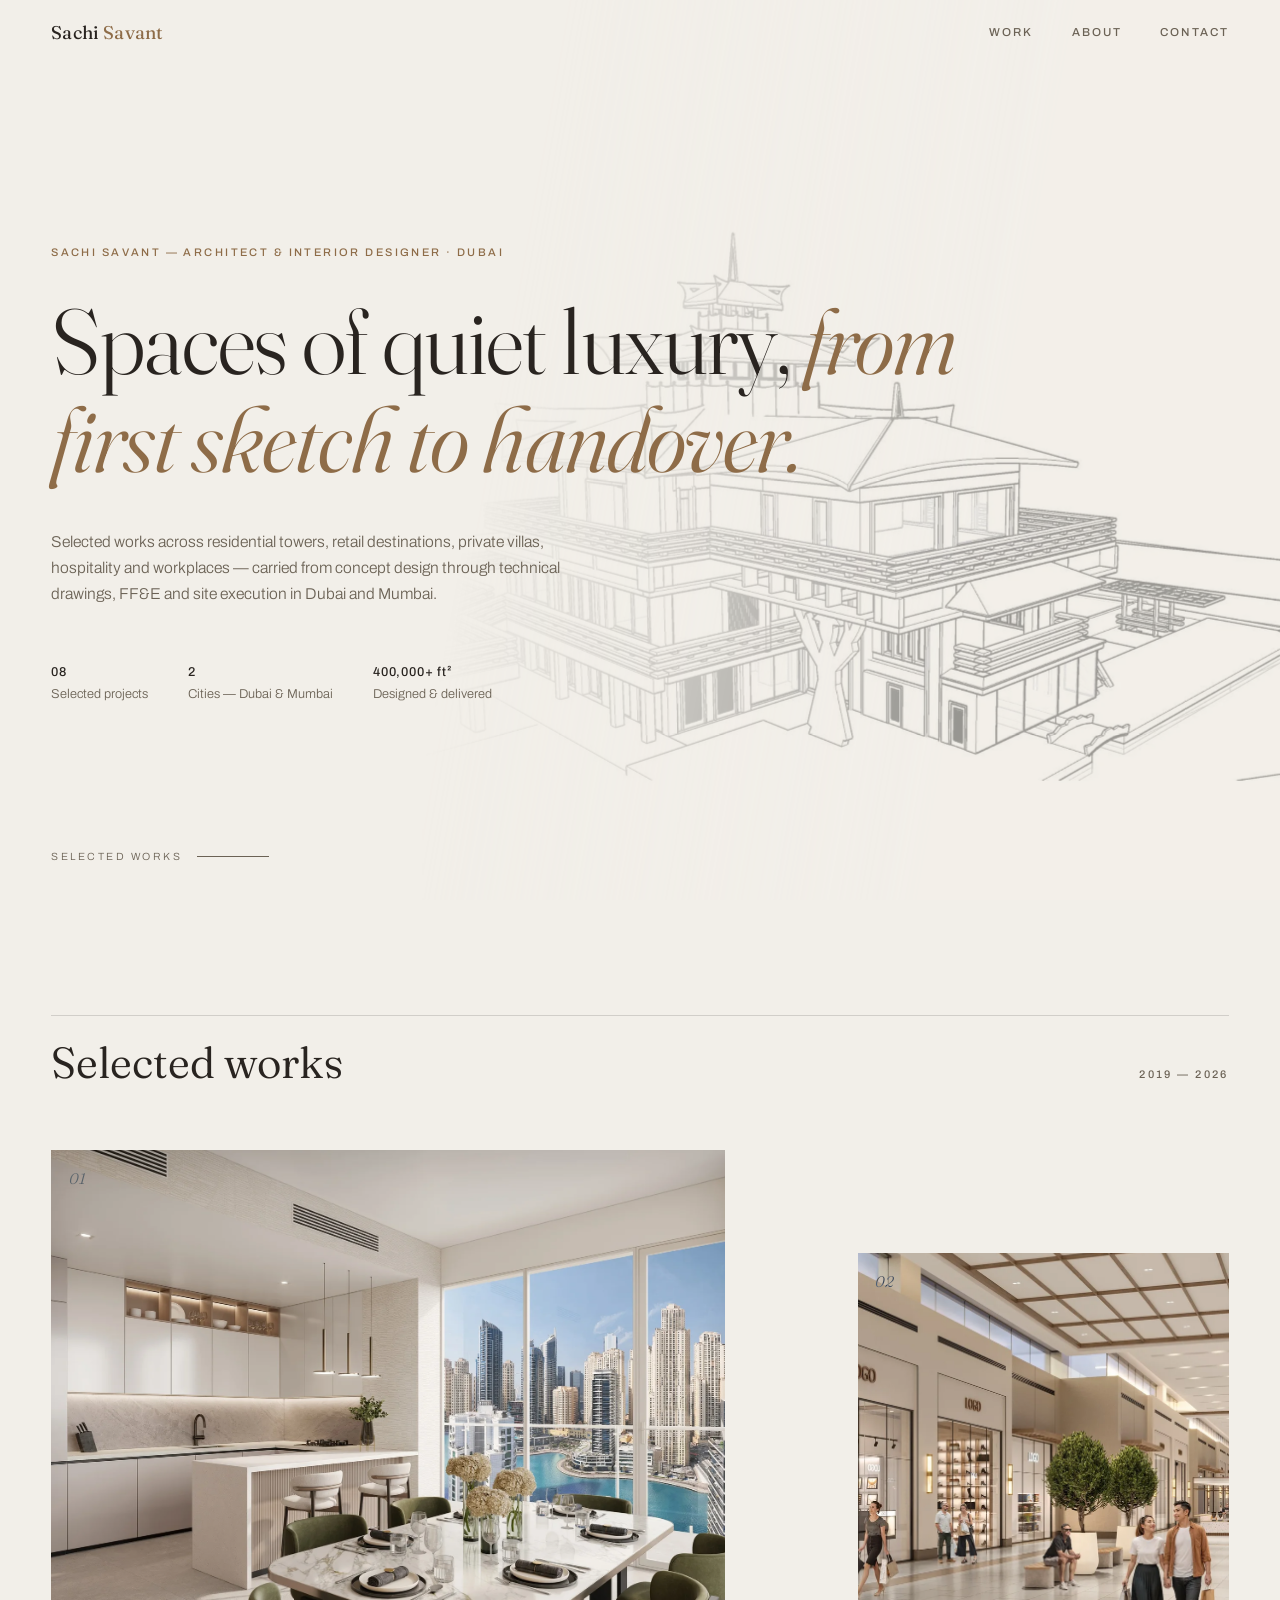
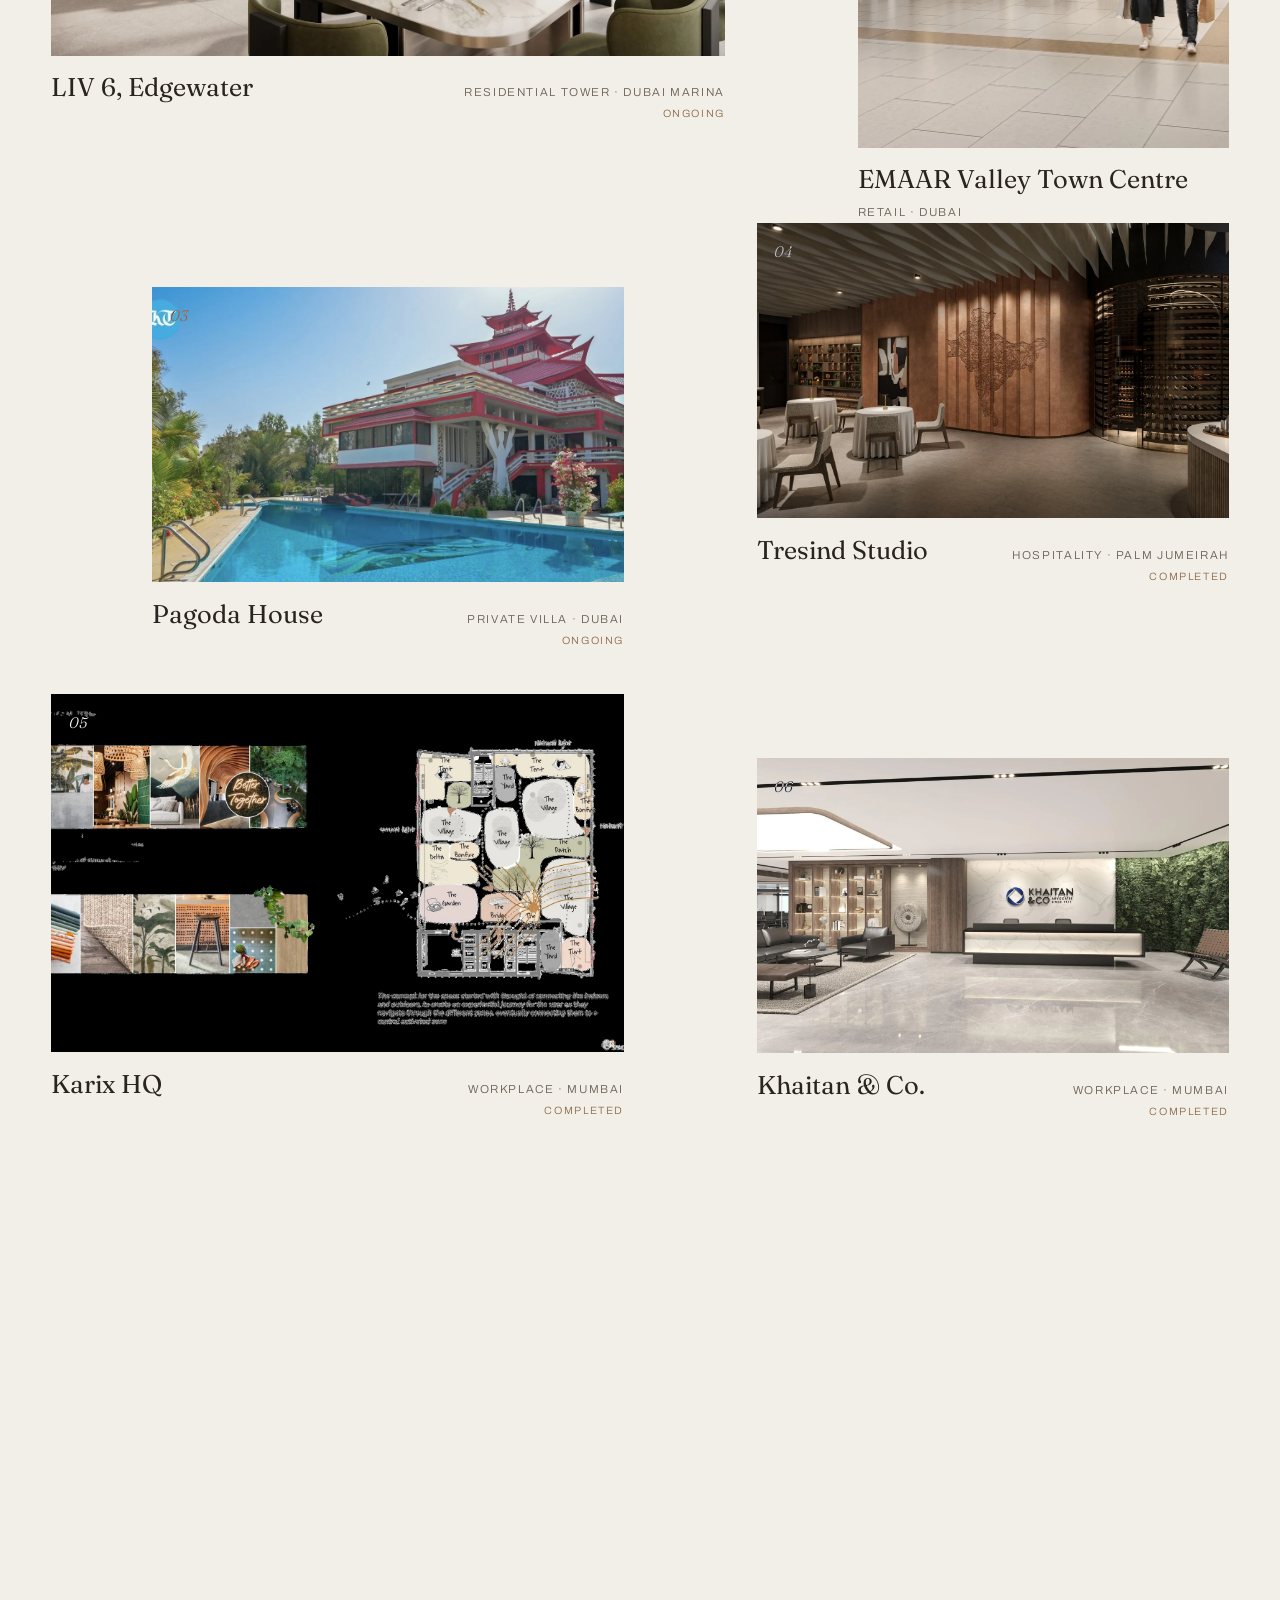
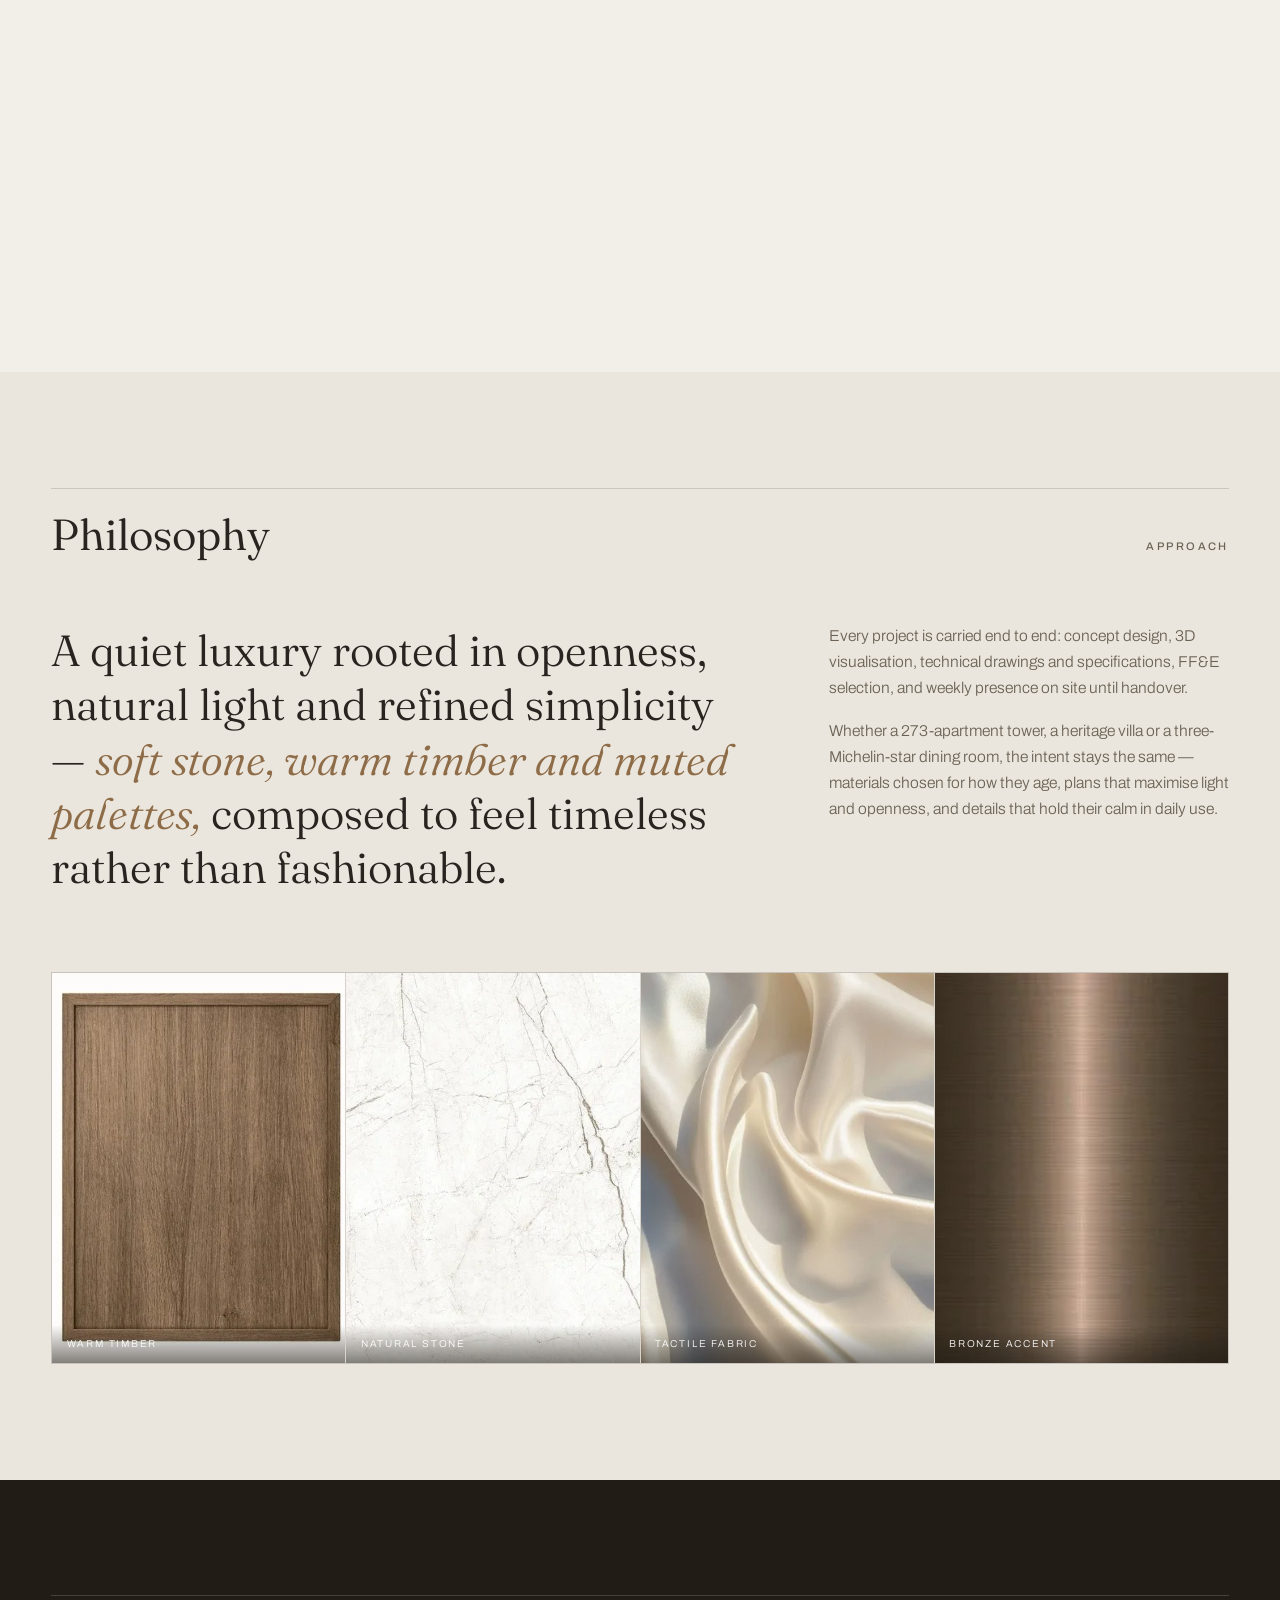
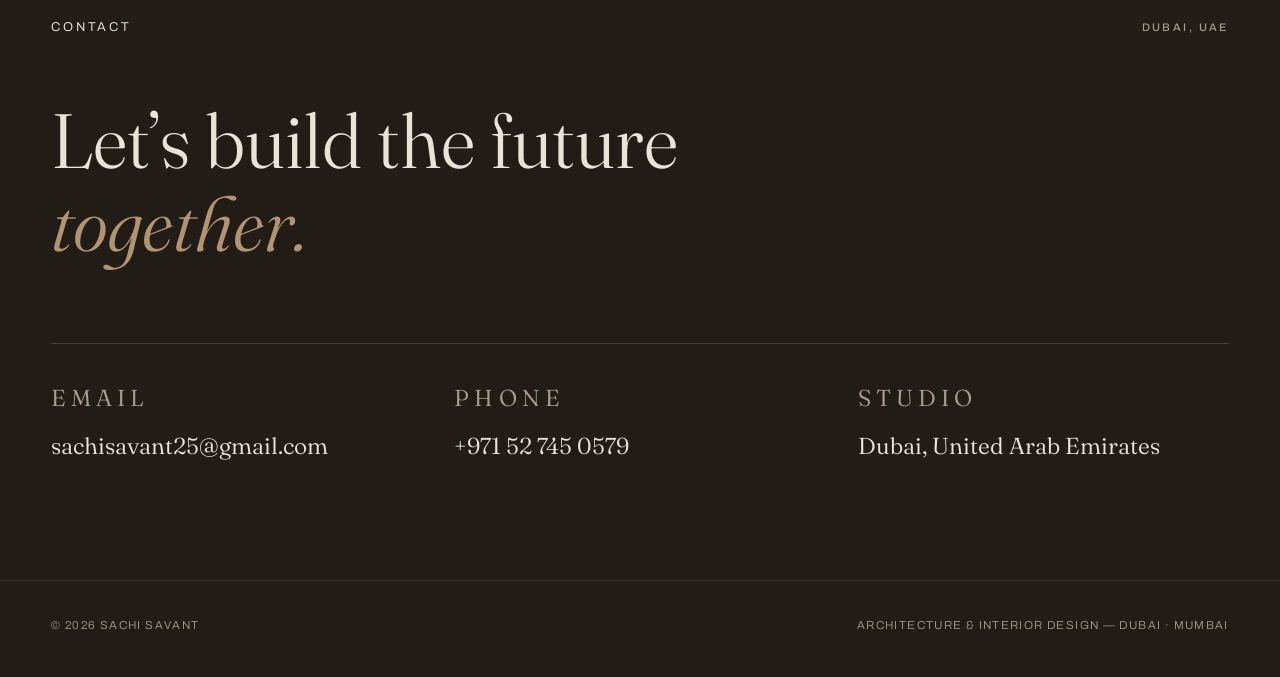
==== commit d67f8778: "Add 6 Townhouses and Al Naboodah Villas & Mall projects; new cover sketch - New project pages with r" ====
--- a/site/index.html
+++ b/site/index.html
@@ -29,7 +29,7 @@
       <h1 class="display hero__title reveal" style="--d:.08s">Spaces of quiet luxury, <em>from first sketch to handover.</em></h1>
       <p class="hero__intro reveal" style="--d:.16s">Selected works across residential towers, retail destinations, private villas, hospitality and workplaces — carried from concept design through technical drawings, FF&amp;E and site execution in Dubai and Mumbai.</p>
       <div class="hero__meta reveal" style="--d:.24s">
-        <div><strong>06</strong> Selected projects</div>
+        <div><strong>08</strong> Selected projects</div>
         <div><strong>2</strong> Cities — Dubai &amp; Mumbai</div>
         <div><strong>400,000+ ft²</strong> Designed &amp; delivered</div>
       </div>
@@ -113,6 +113,28 @@
             </div>
           </a>
 
+          <a class="work reveal" href="projects/6-townhouses.html">
+            <div class="work__media">
+              <span class="work__num">07</span>
+              <img src="assets/img/6-townhouses/hero.webp" alt="6 Townhouses — exterior render of attached townhouses with angled roofs" loading="lazy" style="--ar: 4/3;">
+            </div>
+            <div class="work__body">
+              <span class="work__title">6 Townhouses</span>
+              <span class="work__meta">Residential · Al Bada&rsquo;a<em>Ongoing</em></span>
+            </div>
+          </a>
+
+          <a class="work reveal" href="projects/al-naboodah-villas-mall.html">
+            <div class="work__media">
+              <span class="work__num">08</span>
+              <img src="assets/img/al-naboodah-villas-mall/hero.webp" alt="Al Naboodah Villas — living room render with palm courtyard view" loading="lazy" style="--ar: 3/4;">
+            </div>
+            <div class="work__body">
+              <span class="work__title">Al Naboodah Villas &amp;&nbsp;Mall</span>
+              <span class="work__meta">Residential + Retail · Al Khawaneej<em>Concept</em></span>
+            </div>
+          </a>
+
         </div>
       </div>
     </section>
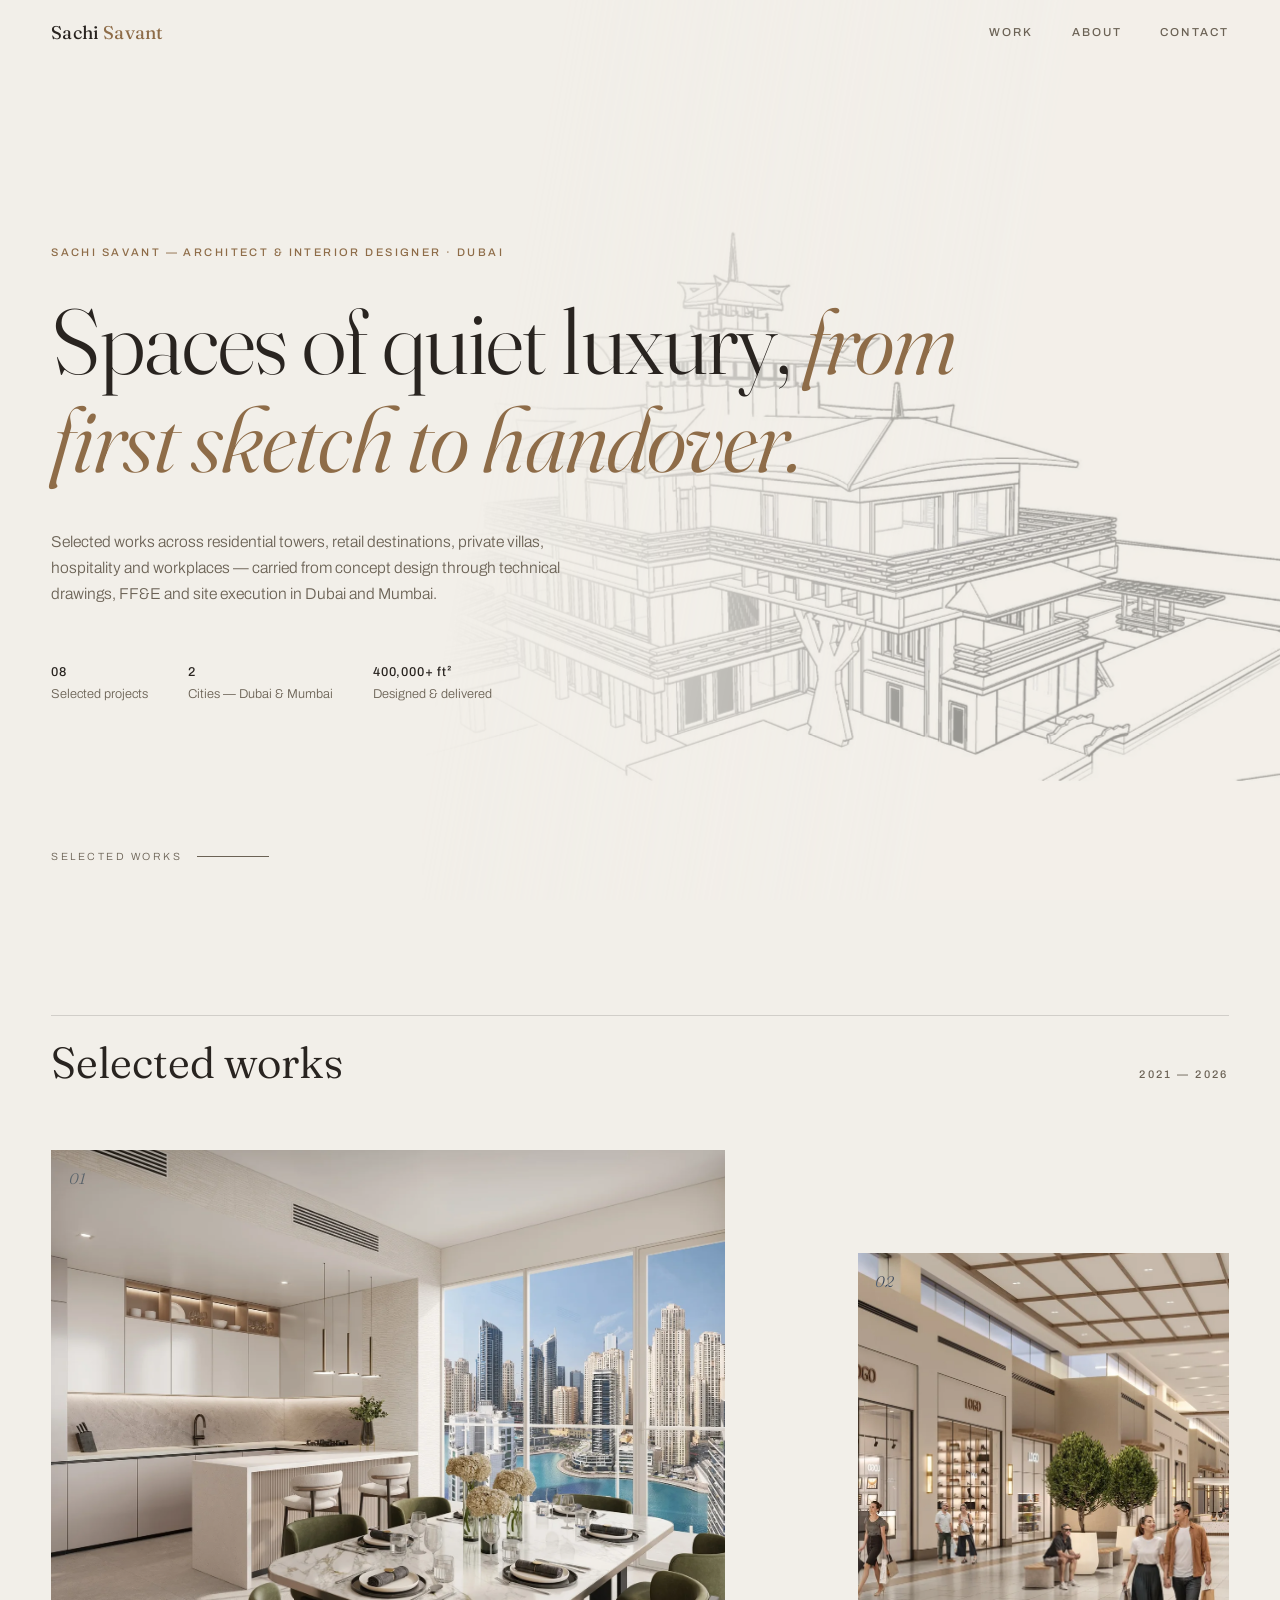
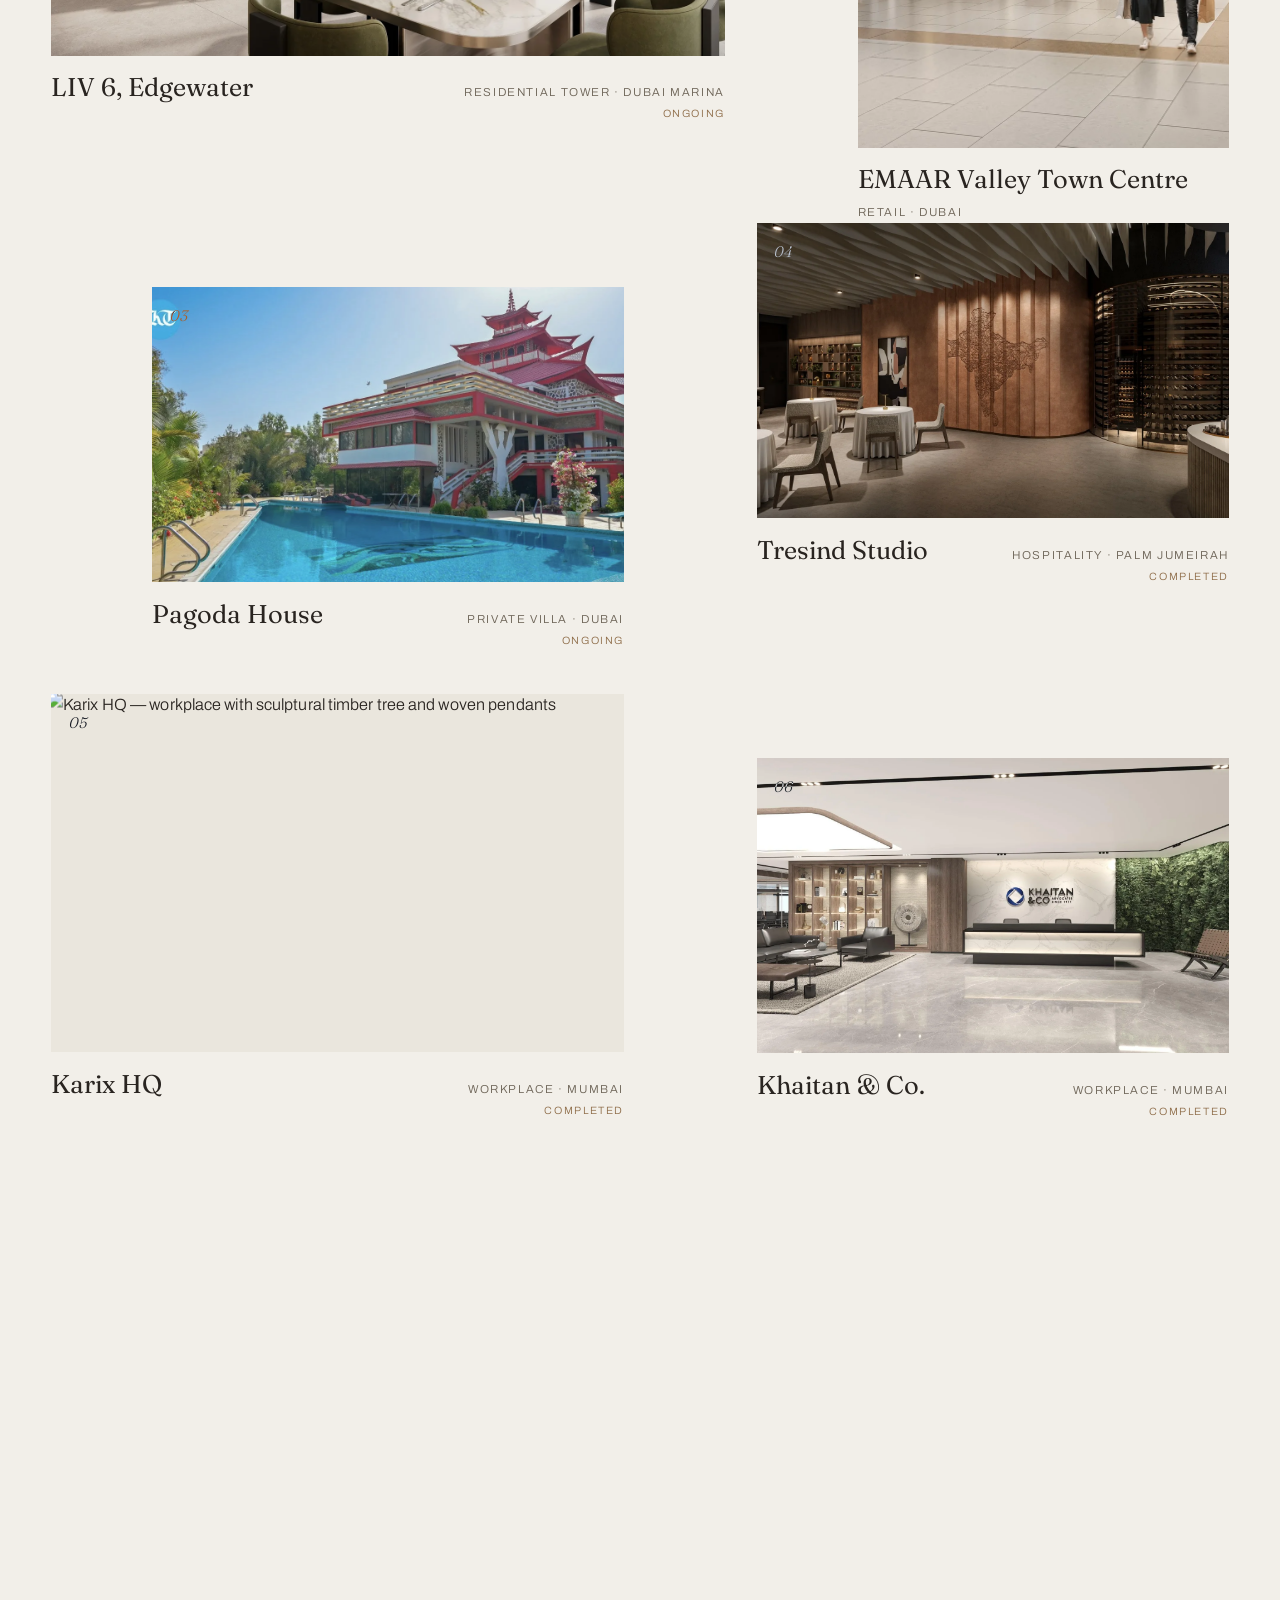
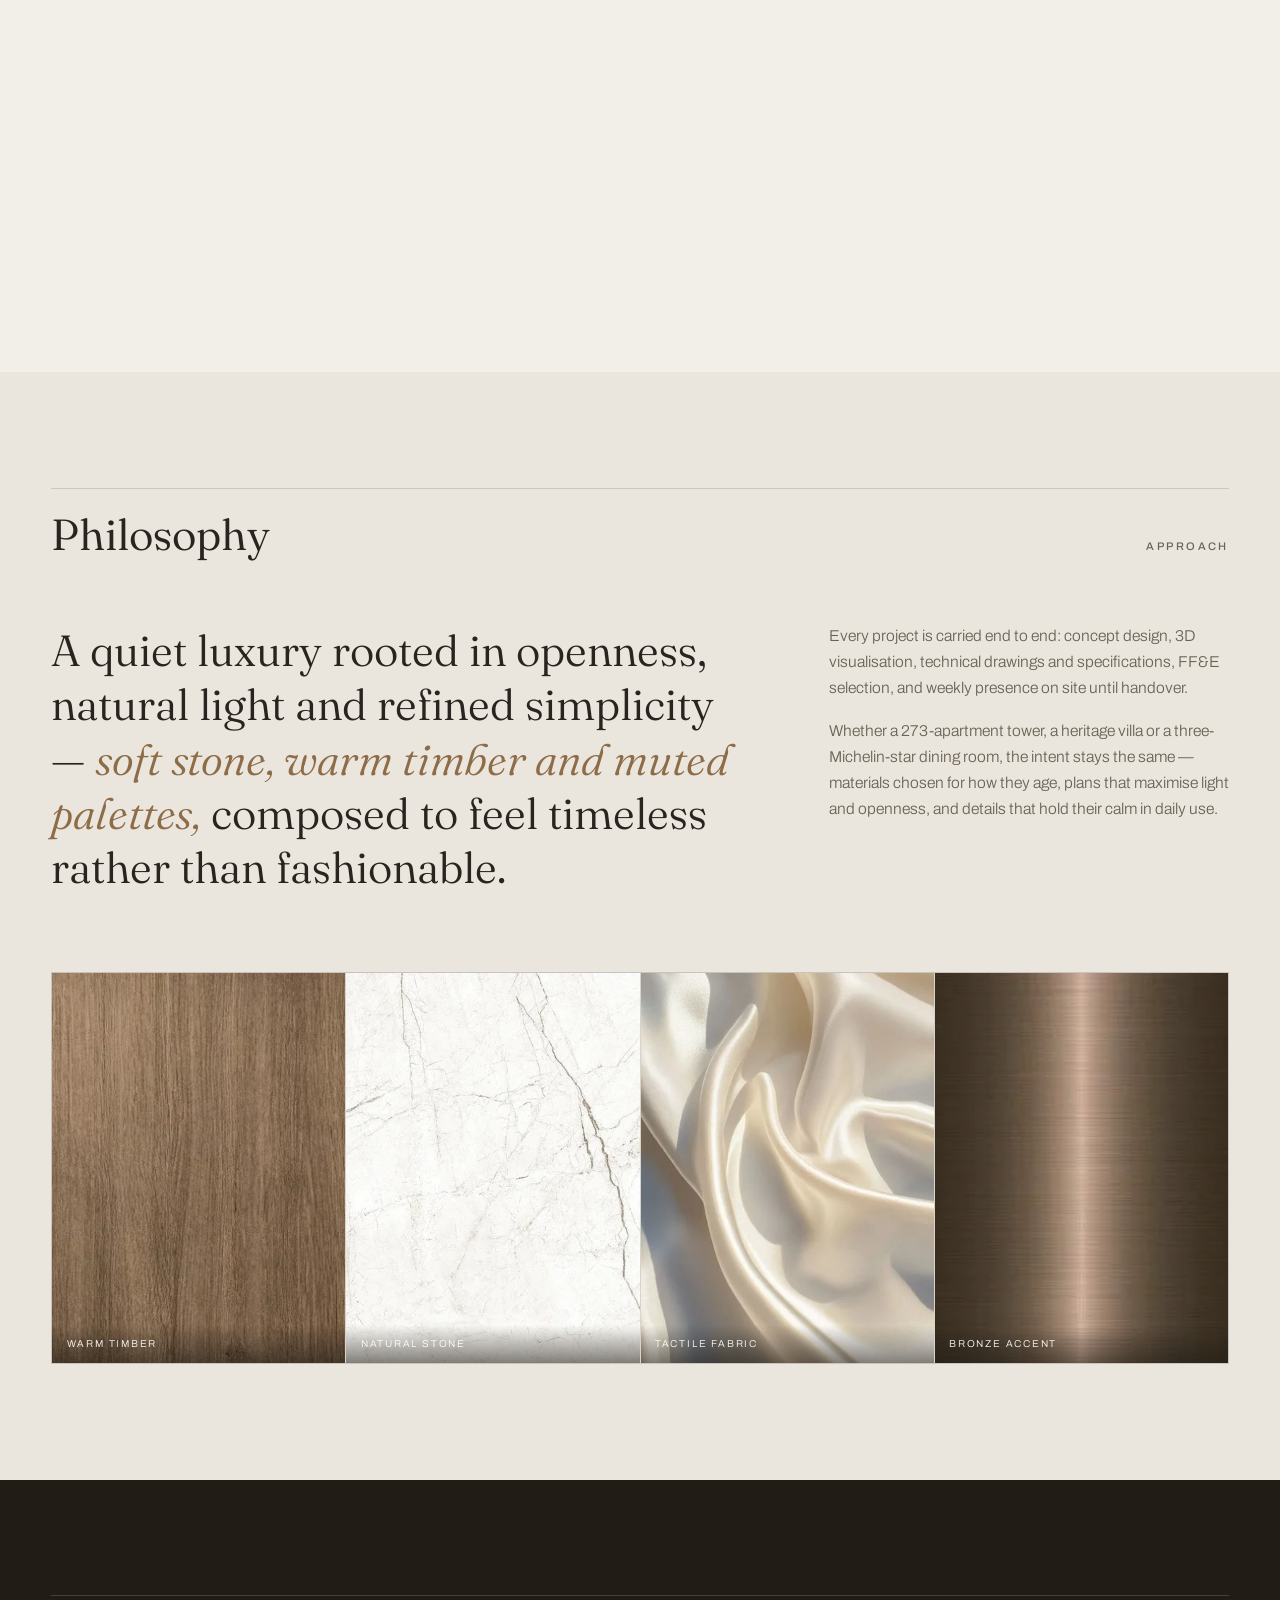
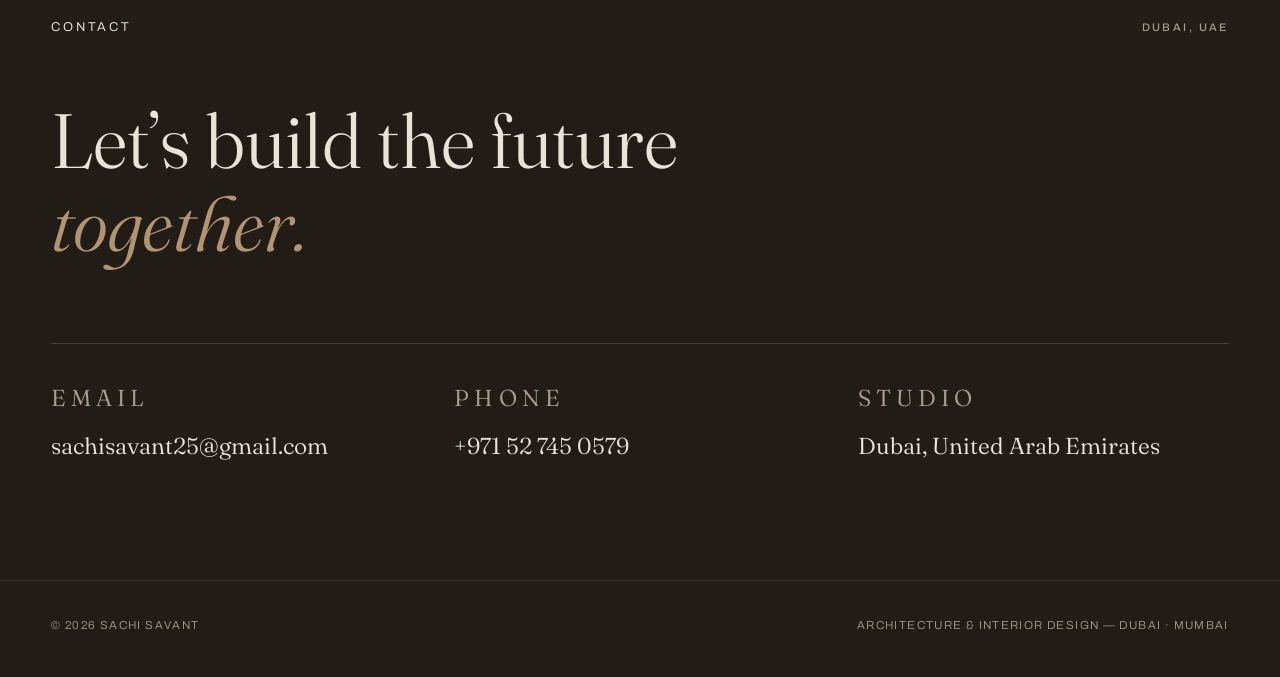
==== commit 59ad816e: "Fix Warm Timber swatch: crop to full-bleed grain, remove white border The mat-wood image had a white" ====
--- a/site/index.html
+++ b/site/index.html
@@ -23,7 +23,7 @@
   </nav>
 
   <header class="hero">
-    <img class="hero__art" src="assets/img/shared/cover-lineart.webp" alt="" aria-hidden="true" data-parallax="0.05">
+    <img class="hero__art" src="assets/img/shared/cover-pagoda.webp" alt="" aria-hidden="true" data-parallax="0.05">
     <div class="hero__inner">
       <span class="label label--bronze reveal">Sachi Savant — Architect &amp; Interior Designer · Dubai</span>
       <h1 class="display hero__title reveal" style="--d:.08s">Spaces of quiet luxury, <em>from first sketch to handover.</em></h1>
@@ -42,7 +42,7 @@
       <div class="section__inner">
         <div class="section-head reveal">
           <h2>Selected works</h2>
-          <span class="label">2019 — <span data-year>2026</span></span>
+          <span class="label">2021 — <span data-year>2026</span></span>
         </div>
 
         <div class="works">
@@ -94,7 +94,7 @@
           <a class="work reveal" href="projects/karix-hq.html">
             <div class="work__media">
               <span class="work__num">05</span>
-              <img src="assets/img/karix-hq/hero.webp" alt="Karix HQ — workplace with sculptural timber tree and woven pendants" loading="lazy" style="--ar: 16/10;">
+              <img src="assets/img/karix-hq/hero-office.webp" alt="Karix HQ — workplace with sculptural timber tree and woven pendants" loading="lazy" style="--ar: 16/10;">
             </div>
             <div class="work__body">
               <span class="work__title">Karix HQ</span>
@@ -116,7 +116,7 @@
           <a class="work reveal" href="projects/6-townhouses.html">
             <div class="work__media">
               <span class="work__num">07</span>
-              <img src="assets/img/6-townhouses/hero.webp" alt="6 Townhouses — exterior render of attached townhouses with angled roofs" loading="lazy" style="--ar: 4/3;">
+              <img src="assets/img/6-townhouses/hero-exterior.webp" alt="6 Townhouses — exterior render of attached townhouses with angled roofs" loading="lazy" style="--ar: 4/3;">
             </div>
             <div class="work__body">
               <span class="work__title">6 Townhouses</span>
@@ -153,7 +153,7 @@
           </div>
         </div>
         <div class="materials-strip" data-stagger>
-          <figure class="reveal"><img src="assets/img/emaar-valley-town-centre/mat-wood.webp" alt="Walnut timber panel" loading="lazy"><figcaption>Warm timber</figcaption></figure>
+          <figure class="reveal"><img src="assets/img/emaar-valley-town-centre/mat-wood-grain.webp" alt="Walnut timber panel" loading="lazy"><figcaption>Warm timber</figcaption></figure>
           <figure class="reveal"><img src="assets/img/emaar-valley-town-centre/mat-slab.webp" alt="Veined marble slab" loading="lazy"><figcaption>Natural stone</figcaption></figure>
           <figure class="reveal"><img src="assets/img/emaar-valley-town-centre/tex-silk.webp" alt="Soft ivory silk drape" loading="lazy"><figcaption>Tactile fabric</figcaption></figure>
           <figure class="reveal"><img src="assets/img/emaar-valley-town-centre/mat-bronze.webp" alt="Brushed bronze metal" loading="lazy"><figcaption>Bronze accent</figcaption></figure>
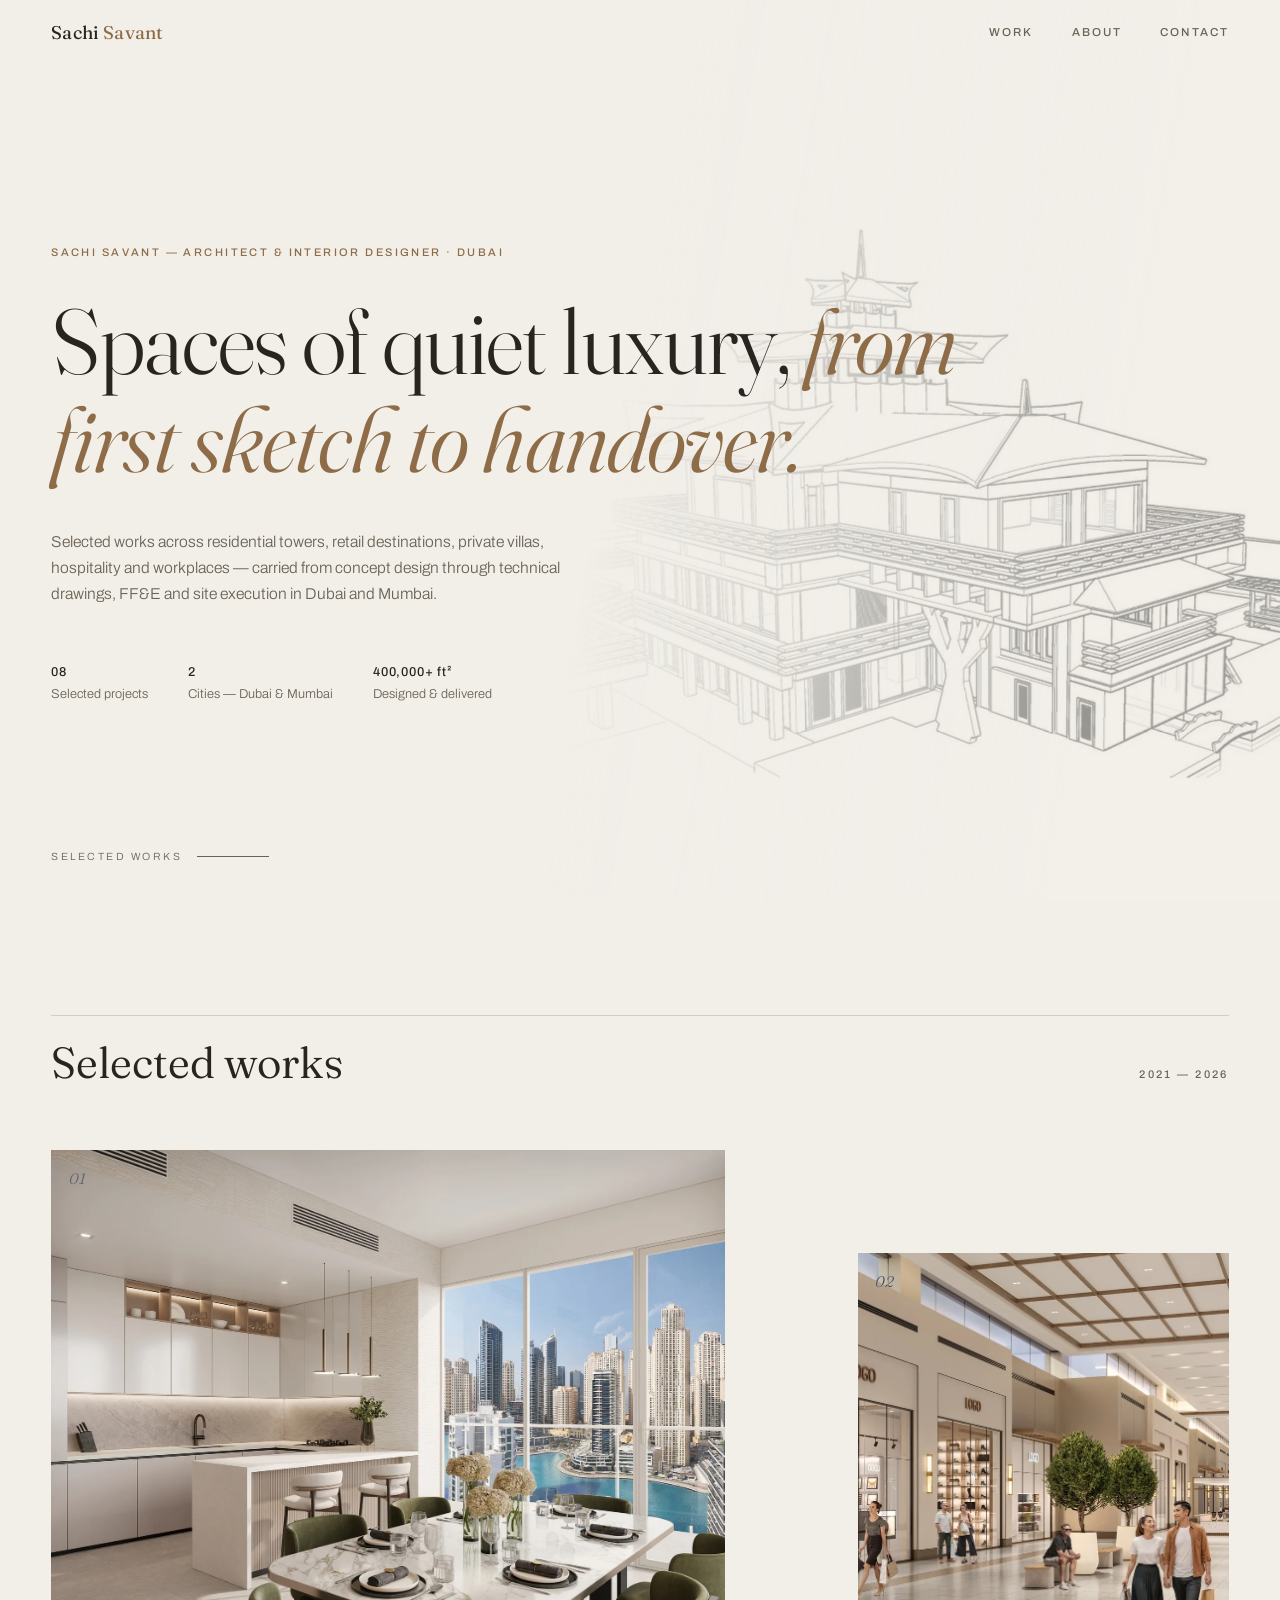
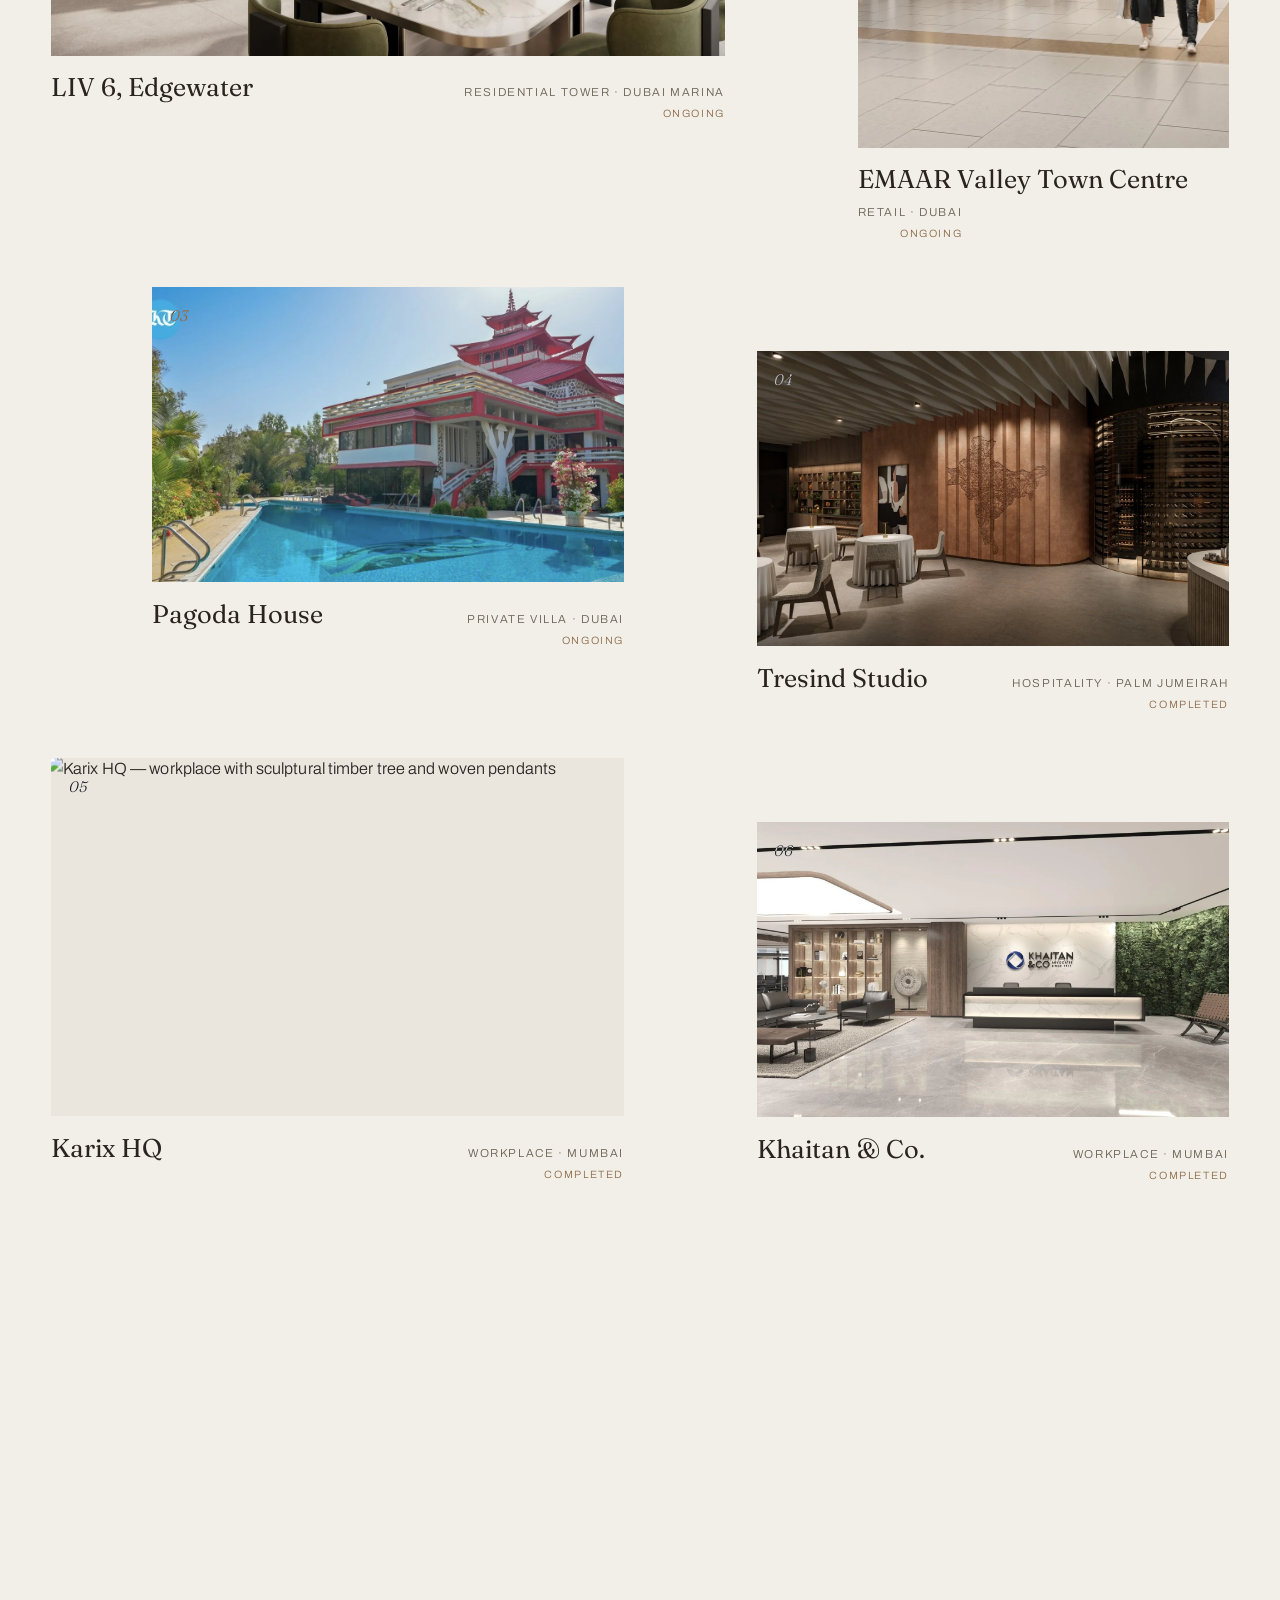
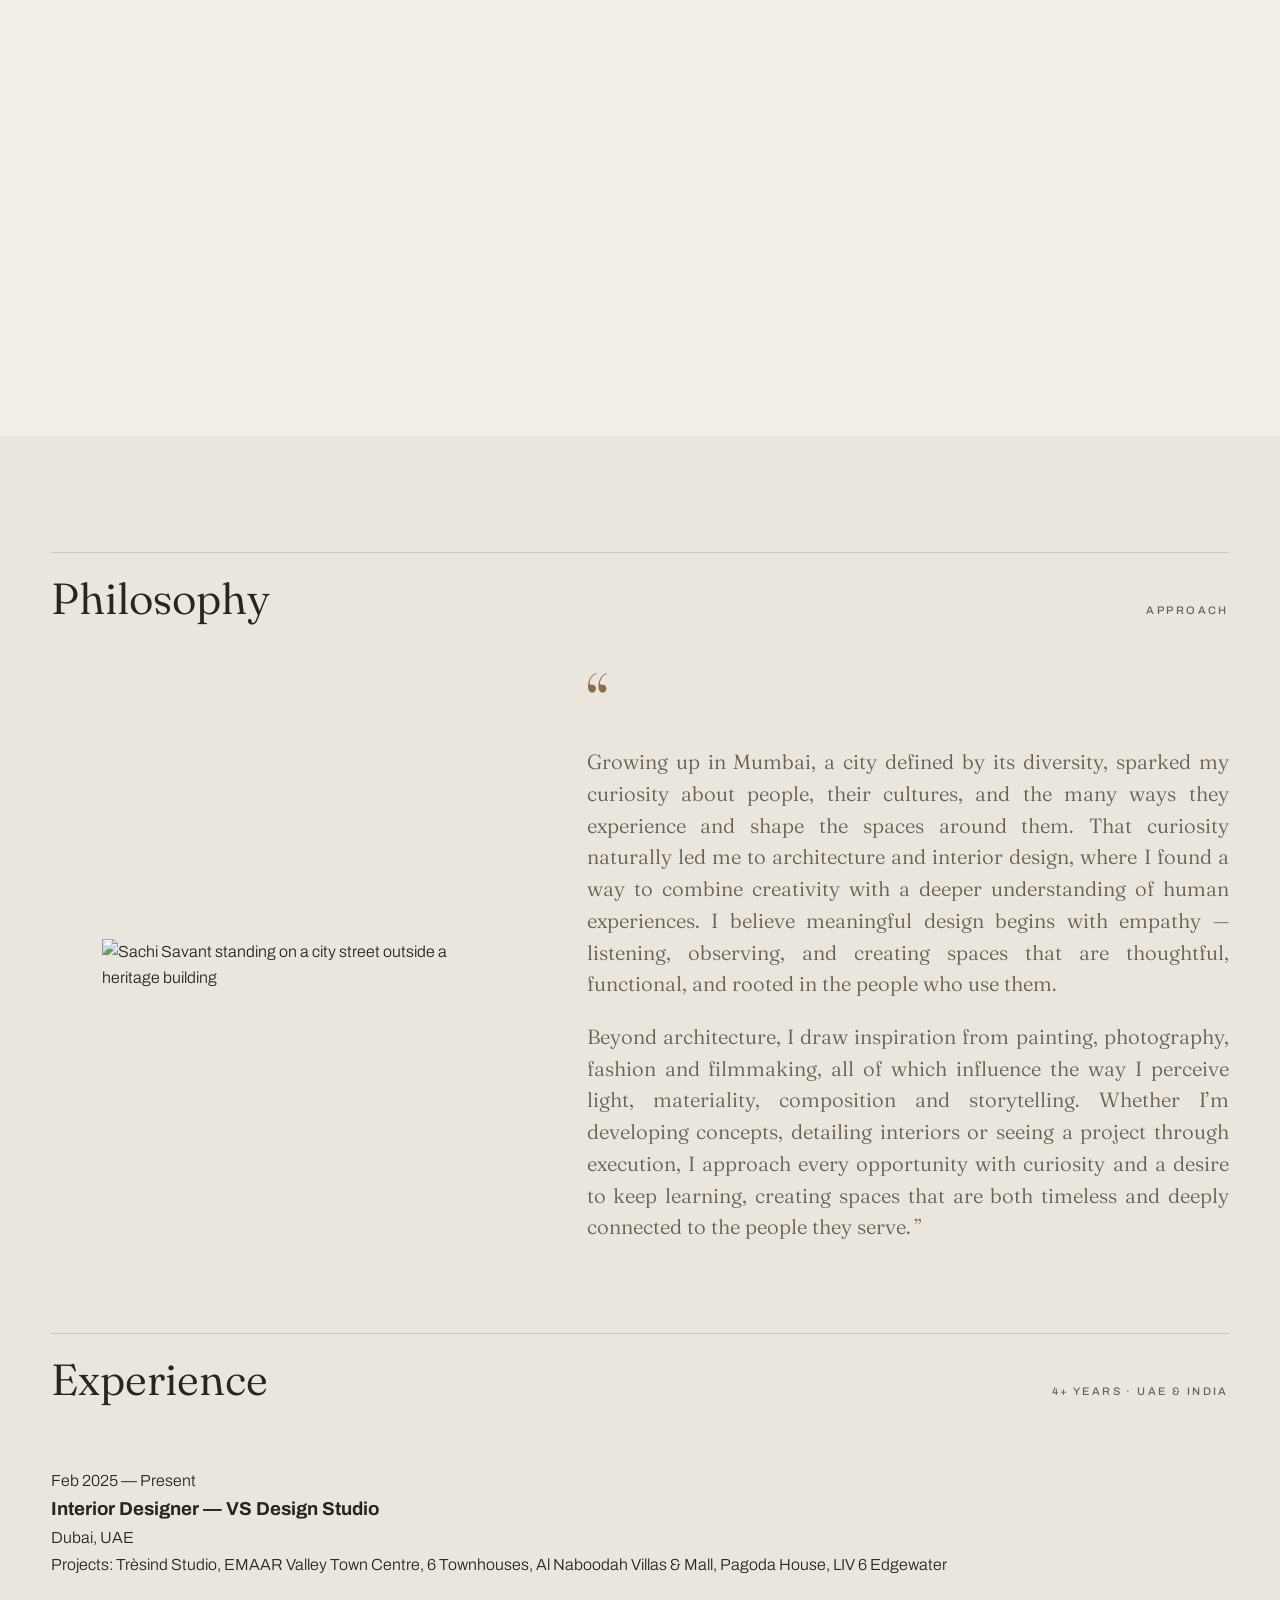
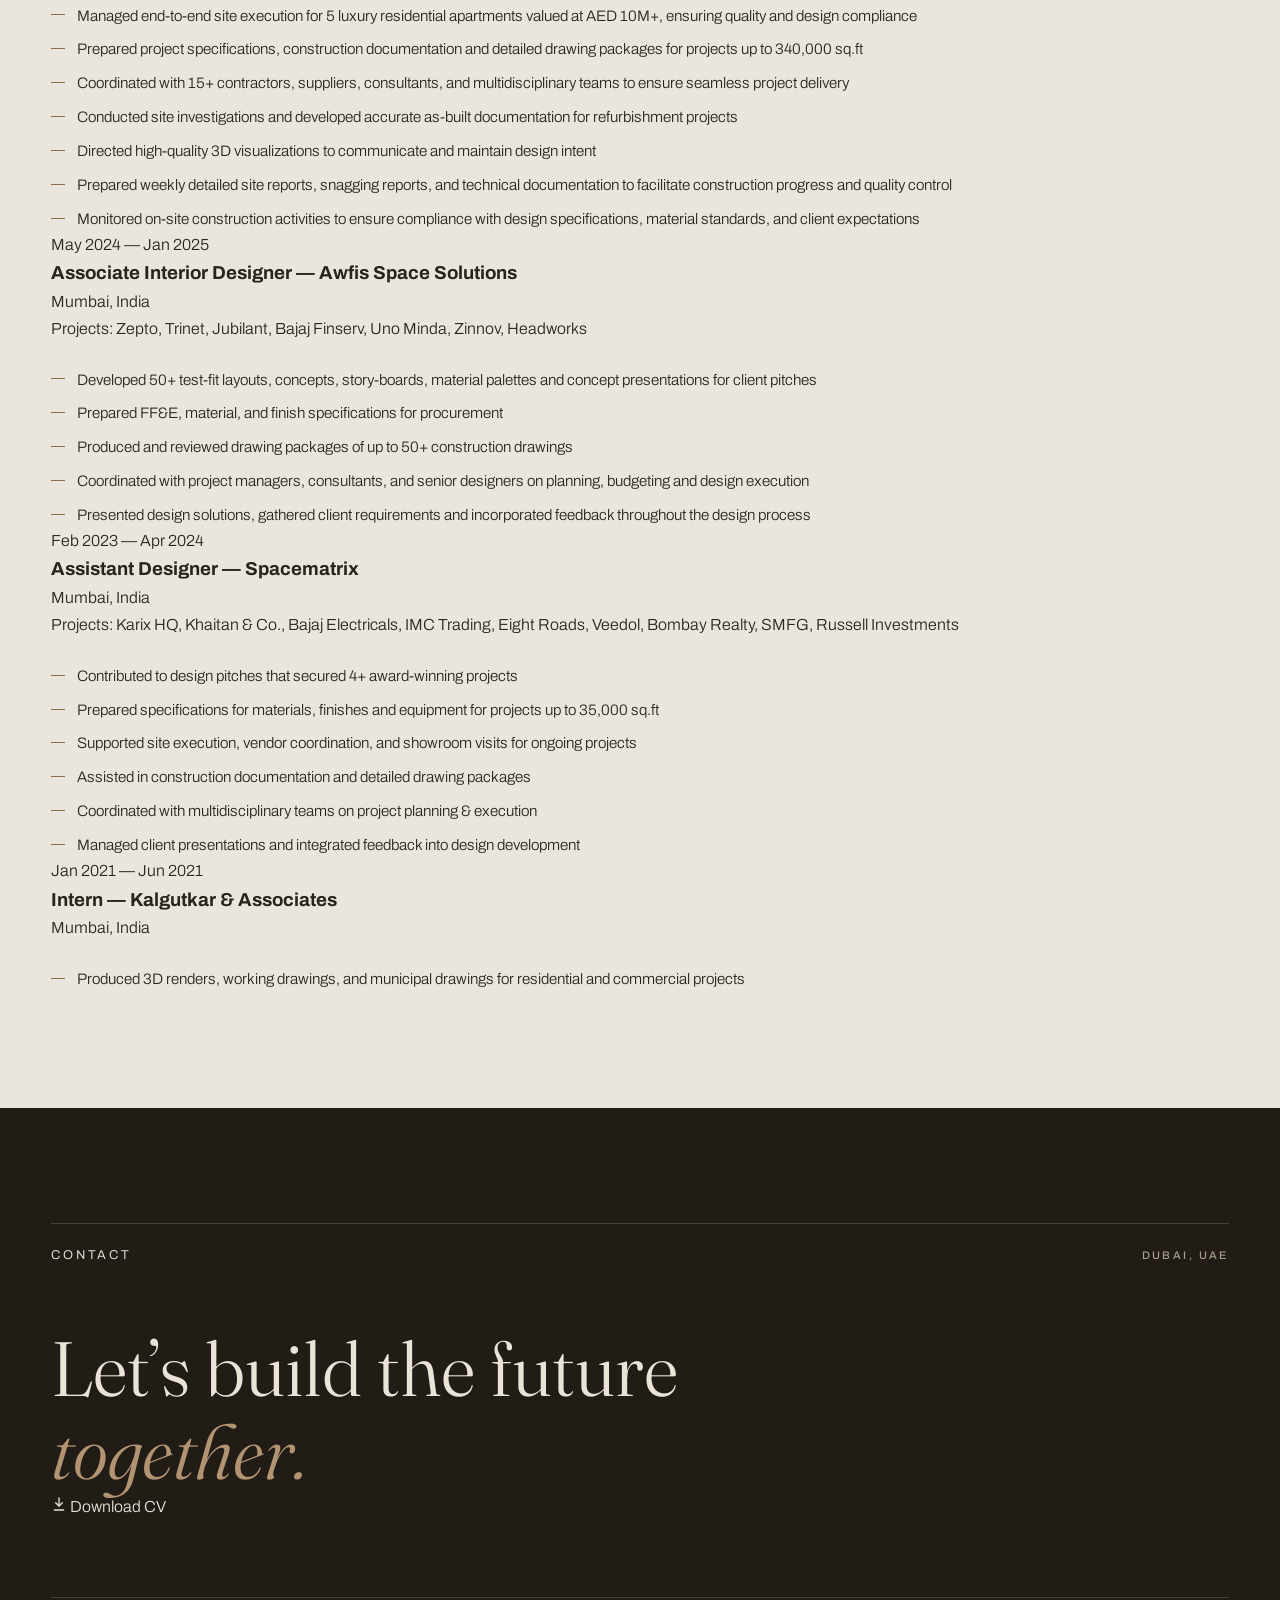
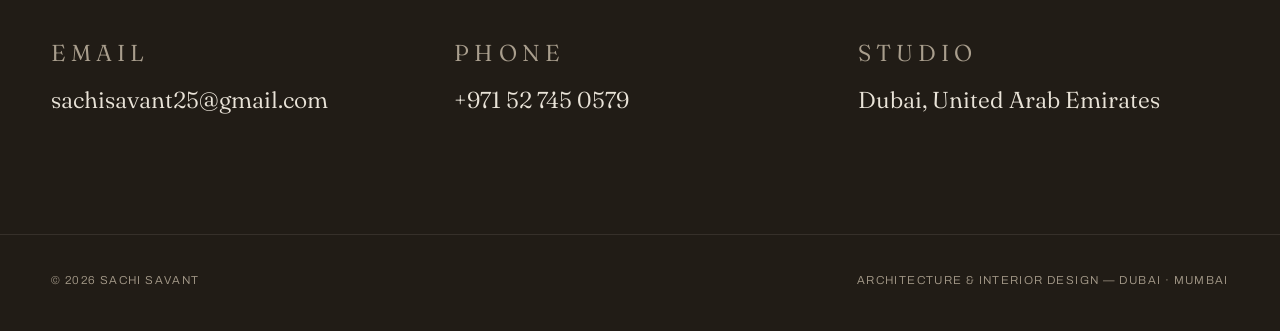
==== commit f9135fe9: "Homepage Experience: add project names under Awfis Space Solutions and Spacematrix" ====
--- a/site/index.html
+++ b/site/index.html
@@ -146,18 +146,79 @@
           <span class="label">Approach</span>
         </div>
         <div class="philosophy__grid">
-          <p class="philosophy__quote reveal">A quiet luxury rooted in openness, natural light and refined simplicity — <em>soft stone, warm timber and muted palettes,</em> composed to feel timeless rather than fashionable.</p>
-          <div class="philosophy__text reveal" style="--d:.12s">
-            <p>Every project is carried end to end: concept design, 3D visualisation, technical drawings and specifications, FF&amp;E selection, and weekly presence on site until handover.</p>
-            <p>Whether a 273-apartment tower, a heritage villa or a three-Michelin-star dining room, the intent stays the same — materials chosen for how they age, plans that maximise light and openness, and details that hold their calm in daily use.</p>
-          </div>
-        </div>
-        <div class="materials-strip" data-stagger>
-          <figure class="reveal"><img src="assets/img/emaar-valley-town-centre/mat-wood-grain.webp" alt="Walnut timber panel" loading="lazy"><figcaption>Warm timber</figcaption></figure>
-          <figure class="reveal"><img src="assets/img/emaar-valley-town-centre/mat-slab.webp" alt="Veined marble slab" loading="lazy"><figcaption>Natural stone</figcaption></figure>
-          <figure class="reveal"><img src="assets/img/emaar-valley-town-centre/tex-silk.webp" alt="Soft ivory silk drape" loading="lazy"><figcaption>Tactile fabric</figcaption></figure>
-          <figure class="reveal"><img src="assets/img/emaar-valley-town-centre/mat-bronze.webp" alt="Brushed bronze metal" loading="lazy"><figcaption>Bronze accent</figcaption></figure>
-        </div>
+          <figure class="philosophy__portrait reveal">
+            <img src="assets/img/shared/portrait-sachi.webp" alt="Sachi Savant standing on a city street outside a heritage building" loading="lazy">
+          </figure>
+          <blockquote class="philosophy__quote reveal" style="--d:.12s">
+            <p>Growing up in Mumbai, a city defined by its diversity, sparked my curiosity about people, their cultures, and the many ways they experience and shape the spaces around them. That curiosity naturally led me to architecture and interior design, where I found a way to combine creativity with a deeper understanding of human experiences. I believe meaningful design begins with empathy — listening, observing, and creating spaces that are thoughtful, functional, and rooted in the people who use them.</p>
+            <p>Beyond architecture, I draw inspiration from painting, photography, fashion and filmmaking, all of which influence the way I perceive light, materiality, composition and storytelling. Whether I&rsquo;m developing concepts, detailing interiors or seeing a project through execution, I approach every opportunity with curiosity and a desire to keep learning, creating spaces that are both timeless and deeply connected to the people they serve.<span class="philosophy__quote-end">&rdquo;</span></p>
+          </blockquote>
+        </div>
+
+        <div class="section-head reveal" style="margin-top:clamp(3.5rem,7vw,6rem)">
+          <h2>Experience</h2>
+          <span class="label">4+ years · UAE &amp; India</span>
+        </div>
+        <ul class="timeline" data-stagger>
+          <li class="timeline__item reveal">
+            <div class="timeline__dates">Feb 2025 — Present</div>
+            <div class="timeline__body">
+              <h3>Interior Designer <span class="timeline__company">— VS Design Studio</span></h3>
+              <p class="timeline__location">Dubai, UAE</p>
+              <p class="timeline__projects">Projects: <a href="projects/tresind-studio.html">Tr&egrave;sind Studio</a>, <a href="projects/emaar-valley-town-centre.html">EMAAR Valley Town Centre</a>, <a href="projects/6-townhouses.html">6 Townhouses</a>, <a href="projects/al-naboodah-villas-mall.html">Al Naboodah Villas &amp; Mall</a>, <a href="projects/pagoda-house.html">Pagoda House</a>, <a href="projects/liv-6-edgewater.html">LIV 6 Edgewater</a></p>
+              <ul class="checklist timeline__list">
+                <li>Managed end-to-end site execution for 5 luxury residential apartments valued at AED 10M+, ensuring quality and design compliance</li>
+                <li>Prepared project specifications, construction documentation and detailed drawing packages for projects up to 340,000 sq.ft</li>
+                <li>Coordinated with 15+ contractors, suppliers, consultants, and multidisciplinary teams to ensure seamless project delivery</li>
+                <li>Conducted site investigations and developed accurate as-built documentation for refurbishment projects</li>
+                <li>Directed high-quality 3D visualizations to communicate and maintain design intent</li>
+                <li>Prepared weekly detailed site reports, snagging reports, and technical documentation to facilitate construction progress and quality control</li>
+                <li>Monitored on-site construction activities to ensure compliance with design specifications, material standards, and client expectations</li>
+              </ul>
+            </div>
+          </li>
+          <li class="timeline__item reveal">
+            <div class="timeline__dates">May 2024 — Jan 2025</div>
+            <div class="timeline__body">
+              <h3>Associate Interior Designer <span class="timeline__company">— Awfis Space Solutions</span></h3>
+              <p class="timeline__location">Mumbai, India</p>
+              <p class="timeline__projects">Projects: Zepto, Trinet, Jubilant, Bajaj Finserv, Uno Minda, Zinnov, Headworks</p>
+              <ul class="checklist timeline__list">
+                <li>Developed 50+ test-fit layouts, concepts, story-boards, material palettes and concept presentations for client pitches</li>
+                <li>Prepared FF&amp;E, material, and finish specifications for procurement</li>
+                <li>Produced and reviewed drawing packages of up to 50+ construction drawings</li>
+                <li>Coordinated with project managers, consultants, and senior designers on planning, budgeting and design execution</li>
+                <li>Presented design solutions, gathered client requirements and incorporated feedback throughout the design process</li>
+              </ul>
+            </div>
+          </li>
+          <li class="timeline__item reveal">
+            <div class="timeline__dates">Feb 2023 — Apr 2024</div>
+            <div class="timeline__body">
+              <h3>Assistant Designer <span class="timeline__company">— Spacematrix</span></h3>
+              <p class="timeline__location">Mumbai, India</p>
+              <p class="timeline__projects">Projects: <a href="projects/karix-hq.html">Karix HQ</a>, <a href="projects/khaitan-and-co.html">Khaitan &amp; Co.</a>, Bajaj Electricals, IMC Trading, Eight Roads, Veedol, Bombay Realty, SMFG, Russell Investments</p>
+              <ul class="checklist timeline__list">
+                <li>Contributed to design pitches that secured 4+ award-winning projects</li>
+                <li>Prepared specifications for materials, finishes and equipment for projects up to 35,000 sq.ft</li>
+                <li>Supported site execution, vendor coordination, and showroom visits for ongoing projects</li>
+                <li>Assisted in construction documentation and detailed drawing packages</li>
+                <li>Coordinated with multidisciplinary teams on project planning &amp; execution</li>
+                <li>Managed client presentations and integrated feedback into design development</li>
+              </ul>
+            </div>
+          </li>
+          <li class="timeline__item reveal">
+            <div class="timeline__dates">Jan 2021 — Jun 2021</div>
+            <div class="timeline__body">
+              <h3>Intern <span class="timeline__company">— Kalgutkar &amp; Associates</span></h3>
+              <p class="timeline__location">Mumbai, India</p>
+              <ul class="checklist timeline__list">
+                <li>Produced 3D renders, working drawings, and municipal drawings for residential and commercial projects</li>
+              </ul>
+            </div>
+          </li>
+        </ul>
       </div>
     </section>
 
@@ -168,6 +229,10 @@
           <span class="label">Dubai, UAE</span>
         </div>
         <h2 class="contact__title reveal">Let’s build the future <em>together.</em></h2>
+        <a class="btn-download reveal" href="assets/docs/Sachi-Savant-CV.pdf" download>
+          <svg width="16" height="16" viewBox="0 0 24 24" fill="none" stroke="currentColor" stroke-width="2" stroke-linecap="round" stroke-linejoin="round"><path d="M12 3v12"/><path d="m7 10 5 5 5-5"/><path d="M5 21h14"/></svg>
+          Download CV
+        </a>
         <div class="contact__grid" data-stagger>
           <div class="contact__item reveal">
             <span class="label">Email</span>
--- a/site/assets/css/style.css
+++ b/site/assets/css/style.css
@@ -159,7 +159,7 @@
 .hero__art {
   position: absolute;
   top: 0;
-  right: -6%;
+  right: -16%;
   height: 115%;
   width: min(72vw, 68rem);
   object-fit: cover;
@@ -267,7 +267,7 @@
 .work:nth-child(6n + 1) { grid-column: 1 / span 7; }
 .work:nth-child(6n + 2) { grid-column: 9 / span 4; margin-top: clamp(3rem, 8vw, 7rem); }
 .work:nth-child(6n + 3) { grid-column: 2 / span 5; }
-.work:nth-child(6n + 4) { grid-column: 8 / span 5; margin-top: clamp(-4rem, -6vw, -2rem); }
+.work:nth-child(6n + 4) { grid-column: 8 / span 5; margin-top: clamp(2rem, 5vw, 4.5rem); }
 .work:nth-child(6n + 5) { grid-column: 1 / span 6; }
 .work:nth-child(6n + 6) { grid-column: 8 / span 5; margin-top: clamp(2rem, 5vw, 4.5rem); }
 
@@ -355,49 +355,45 @@
 
 .philosophy__grid {
   display: grid;
-  grid-template-columns: minmax(0, 7fr) minmax(0, 4fr);
+  grid-template-columns: minmax(0, 5fr) minmax(0, 7fr);
   gap: clamp(2.5rem, 6vw, 6rem);
-  align-items: start;
+  align-items: center;
+}
+
+.philosophy__portrait { max-width: 78%; margin-inline: auto; }
+
+.philosophy__portrait img {
+  width: 100%;
+  height: auto;
+  display: block;
 }
 
 .philosophy__quote {
   font-family: var(--serif);
   font-weight: 330;
-  font-size: clamp(1.7rem, 3.4vw, 2.9rem);
-  line-height: 1.25;
-}
-
-.philosophy__quote em { font-style: italic; color: var(--bronze); }
-
-.philosophy__text { color: var(--ink-2); font-size: 0.98rem; }
-.philosophy__text p + p { margin-top: 1.1rem; }
-
-.materials-strip {
-  display: grid;
-  grid-template-columns: repeat(4, 1fr);
-  gap: 1px;
-  background: var(--line-soft);
-  border: 1px solid var(--line-soft);
-  margin-top: clamp(3rem, 6vw, 5rem);
-}
-
-.materials-strip figure { position: relative; background: var(--bone); }
-
-.materials-strip img {
-  width: 100%;
-  aspect-ratio: 3 / 4;
-  object-fit: cover;
-}
-
-.materials-strip figcaption {
-  position: absolute;
-  inset: auto 0 0 0;
-  padding: 0.7rem 0.9rem;
-  font-size: 0.62rem;
-  letter-spacing: 0.18em;
-  text-transform: uppercase;
-  color: #fff;
-  background: linear-gradient(transparent, rgba(30, 25, 18, 0.55));
+  font-size: clamp(1.05rem, 1.6vw, 1.35rem);
+  line-height: 1.55;
+  color: var(--ink-2);
+  text-align: justify;
+  text-align-last: left;
+}
+
+.philosophy__quote::before {
+  content: "\201C";
+  display: block;
+  font-family: var(--serif);
+  font-size: clamp(3.6rem, 7.2vw, 5.4rem);
+  line-height: 0.5;
+  color: var(--bronze);
+  margin-bottom: 1rem;
+}
+
+.philosophy__quote p + p { margin-top: 1.3rem; }
+
+.philosophy__quote-end {
+  font-family: var(--serif);
+  color: var(--bronze);
+  margin-left: 0.15em;
 }
 
 /* ——— contact / footer ——— */
@@ -538,6 +534,69 @@
   aspect-ratio: 16 / 9;
   object-fit: cover;
   will-change: transform;
+}
+
+.p-hero__media.hero-slider {
+  position: relative;
+  aspect-ratio: 16 / 9;
+}
+
+.hero-slider .hero-slider__slide {
+  position: absolute;
+  inset: 0;
+  width: 100%;
+  height: 100%;
+  aspect-ratio: auto;
+  opacity: 0;
+  pointer-events: none;
+  transition: opacity 0.6s ease;
+}
+
+.hero-slider .hero-slider__slide.is-active {
+  opacity: 1;
+  pointer-events: auto;
+  z-index: 1;
+}
+
+.hero-slider__nav {
+  position: absolute;
+  z-index: 3;
+  top: 50%;
+  right: clamp(1rem, 3vw, 2rem);
+  transform: translateY(-50%);
+  width: 3rem;
+  height: 3rem;
+  border-radius: 50%;
+  border: 1px solid rgba(255, 255, 255, 0.5);
+  background: rgba(20, 18, 14, 0.35);
+  backdrop-filter: blur(6px);
+  color: #fff;
+  font-size: 1.2rem;
+  line-height: 1;
+  display: flex;
+  align-items: center;
+  justify-content: center;
+  cursor: pointer;
+  transition: background 0.25s ease, transform 0.25s ease;
+}
+
+.hero-slider__nav:hover {
+  background: rgba(20, 18, 14, 0.55);
+  transform: translateY(-50%) scale(1.06);
+}
+
+.hero-slider__label {
+  position: absolute;
+  z-index: 3;
+  left: clamp(1rem, 3vw, 2rem);
+  bottom: clamp(1rem, 3vw, 2rem);
+  font-size: 0.68rem;
+  letter-spacing: 0.16em;
+  text-transform: uppercase;
+  color: #fff;
+  background: rgba(20, 18, 14, 0.35);
+  backdrop-filter: blur(6px);
+  padding: 0.5rem 0.9rem;
 }
 
 .facts {
@@ -1061,7 +1120,6 @@
   .nav__links a.nav__cta { display: inline-block; }
   .pn { grid-template-columns: 1fr; }
   .pn a:last-child { text-align: left; align-items: flex-start; }
-  .materials-strip { grid-template-columns: repeat(2, 1fr); }
   .mat-1 { grid-column: 1 / span 8; }
   .mat-2 { grid-column: 9 / span 4; }
   .mat-3 { grid-column: 1 / span 4; }
